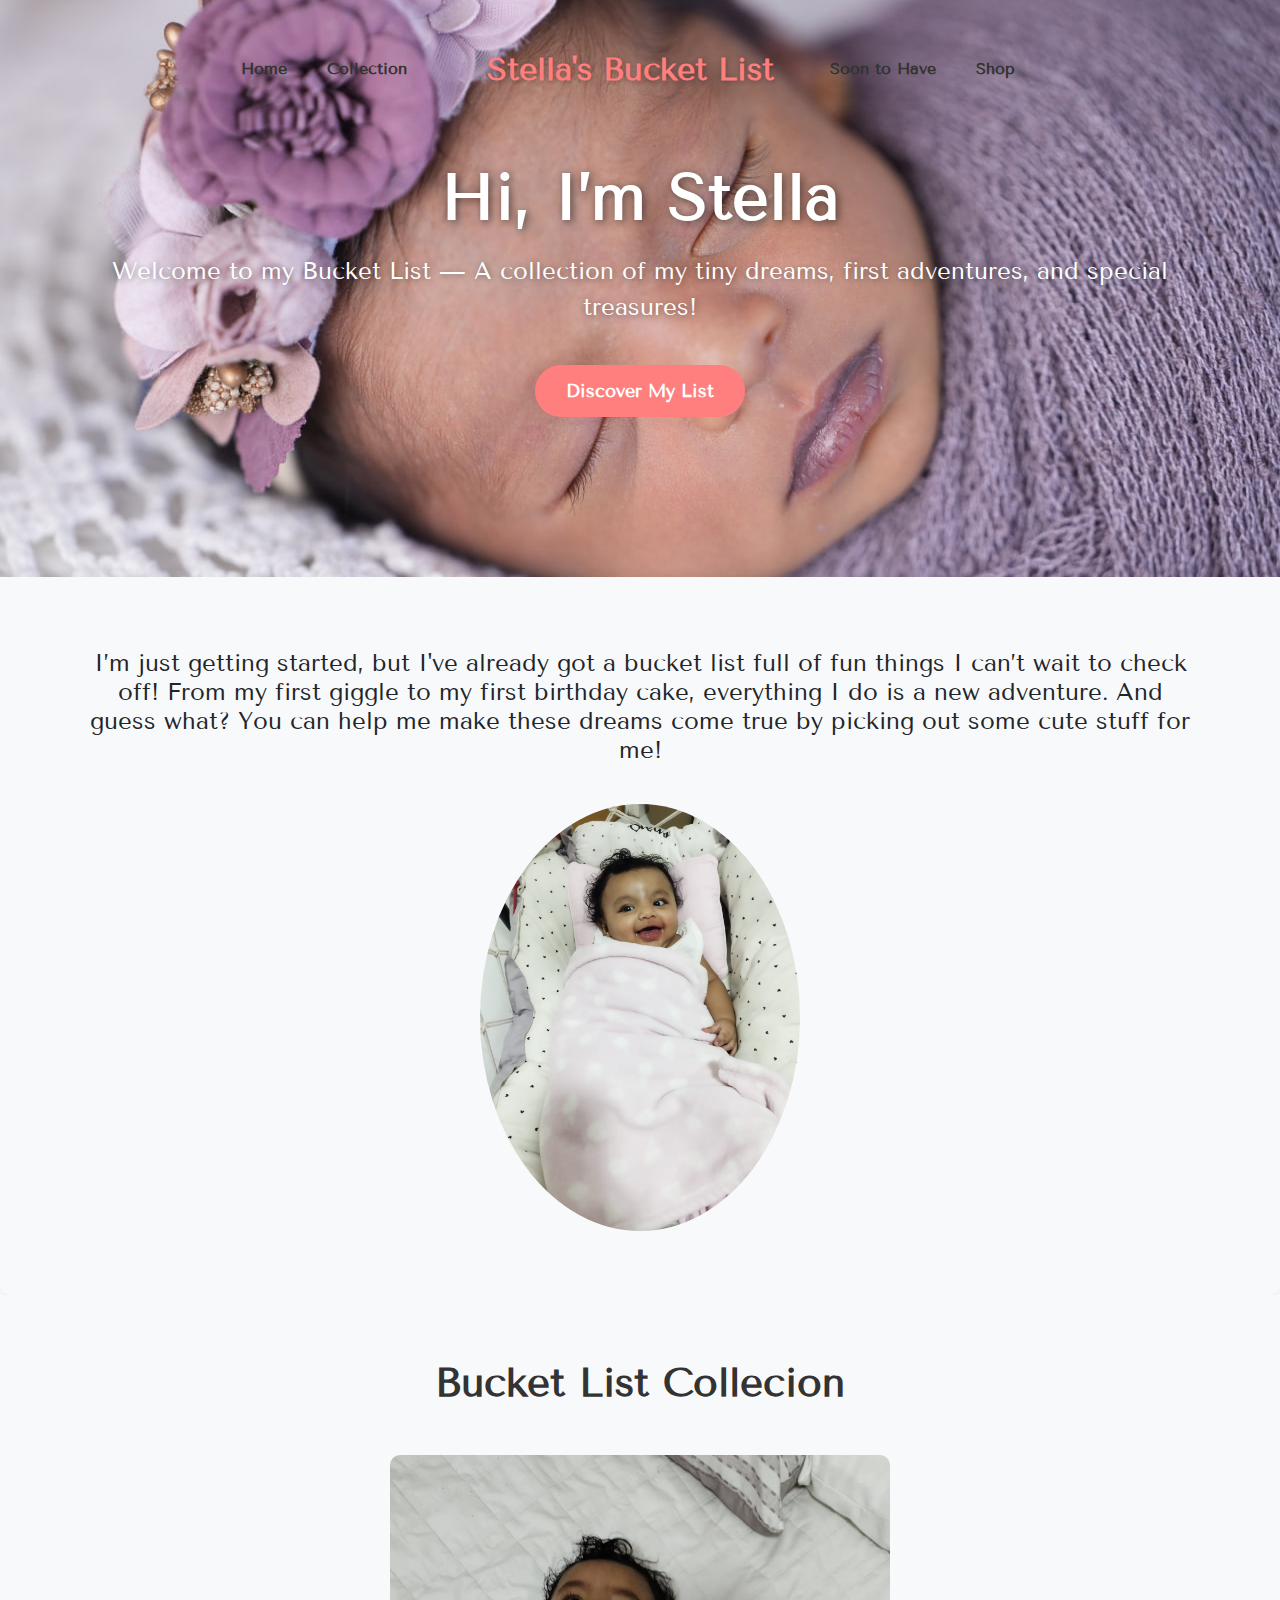
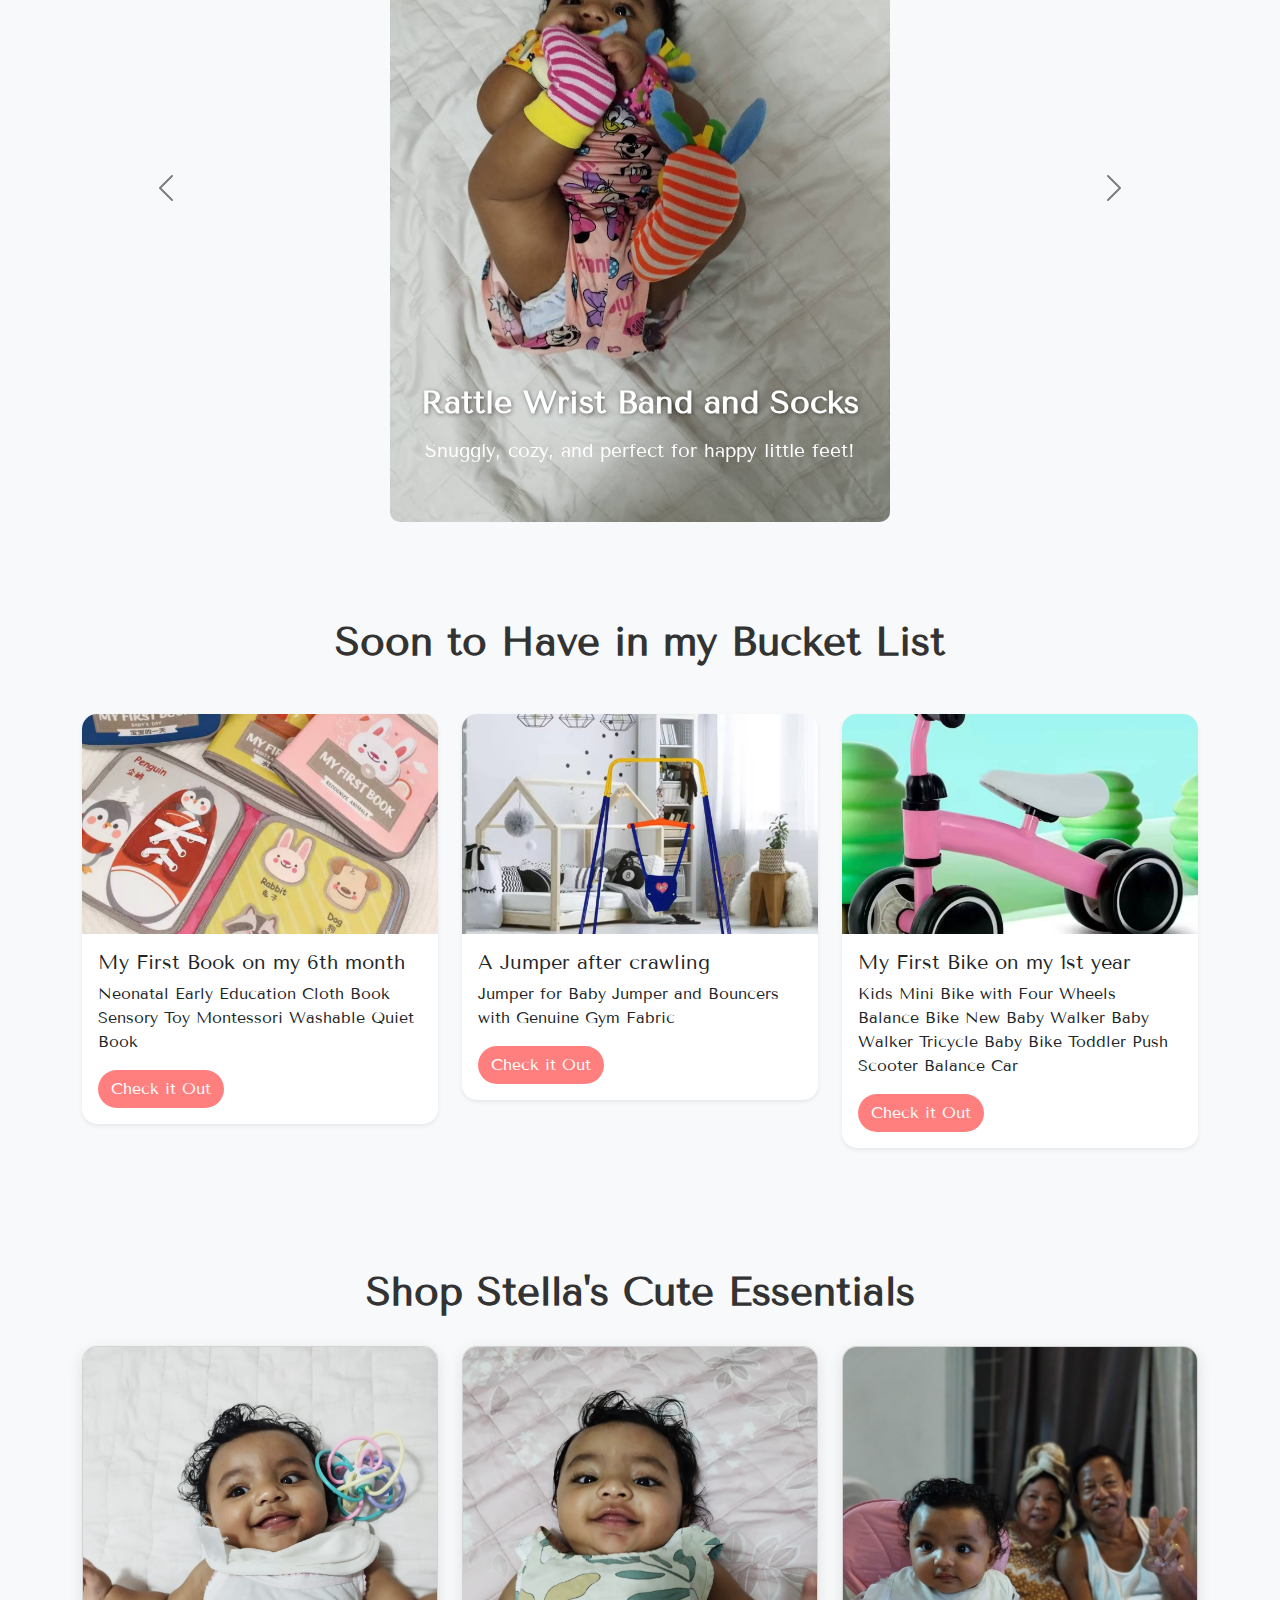
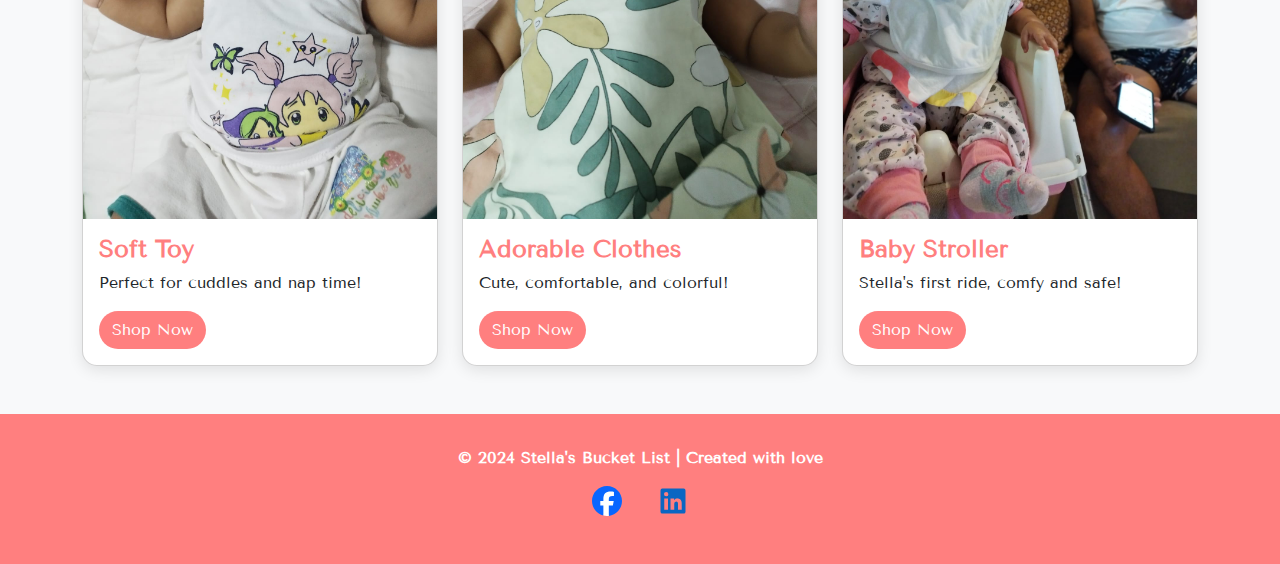
==== index.html @ 08fba79e "Update codes" ====
<!DOCTYPE html>
<html>
<head>
    

    <!-- Bootstrap Link -->
    <link href="https://cdn.jsdelivr.net/npm/bootstrap@5.3.0/dist/css/bootstrap.min.css" rel="stylesheet">

    <title>Stella</title>

    <!-- Google Font -->
    <link rel="preconnect" href="https://fonts.googleapis.com">
    <link rel="preconnect" href="https://fonts.gstatic.com" crossorigin>
    <link href="https://fonts.googleapis.com/css2?family=Quicksand:wght@300..700&family=Tenor+Sans&display=swap" rel="stylesheet">

	<meta charset="utf-8">
	<meta name="viewport" content="width=device-width, initial-scale=1">
	<title>Stella's Bucket List</title>

    <link rel="stylesheet" type="text/css" href="index.css">

</head>
<body>

    <!-- Navbar Start -->
    <nav class="navbar navbar-expand-lg">
        <div class="container">
          <!-- Left Nav Links -->
          <ul class="navbar-nav d-flex flex-row justify-content-end ms-auto">
            <li class="nav-item">
              <a class="nav-link" href="#">Home</a>
            </li>
            <li class="nav-item">
              <a class="nav-link" href="#bucketList">Collection</a>
            </li>
          </ul>
          <!-- Centered Title -->
          <span class="navbar-brand mx-5">Stella's Bucket List</span>
          <!-- Right Nav Links -->
          <ul class="navbar-nav d-flex flex-row justify-content-start me-auto">
            <li class="nav-item">
              <a class="nav-link" href="#soonToHave">Soon to Have</a>
            </li>
            <li class="nav-item">
              <a class="nav-link" href="#shop">Shop</a>
            </li>
          </ul>
        </div>
      </nav>
      <!-- Navbar End-->

  <!-- Hero Section with Background -->
  <section id="hero" style="background-image: url('images/logo.jpg');">
    <div class="container text-center">
      <h1>Hi, I’m Stella</h1>
      <p>Welcome to my Bucket List — A collection of my tiny dreams, first adventures, and special treasures!</p>
      <a href="#bucketList" class="btn">Discover My List</a>
    </div>
  </section>

  <!-- About Me Section -->
  <section id="aboutMe" class="text-center bg-light">
    <div class="container">
      <h2></h2>
      <h4>I’m just getting started, but I've already got a bucket list full of fun things I can’t wait to check off! From my first giggle to my first birthday cake, everything I do is a new adventure. And guess what? You can help me make these dreams come true by picking out some cute stuff for me!</h4>
      <img src="images/aboutme.jpg" alt="Stella" class="img-fluid rounded-circle" width="320">
    </div>
  </section>


      <!-- Bucket List Section with Carousel Start -->
      <section id="bucketList" class="py-5 bg-light">
        <div class="container text-center mt-3">
          <h2 class="mb-5">Bucket List Collecion</h2>
          <div id="carouselExample" class="carousel slide" data-bs-ride="carousel">
            <div class="carousel-inner">
              <div class="carousel-item active">
                <img src="images/rattle.jpg" class="d-block" alt="Beach Adventure">
                <div class="carousel-caption d-none d-md-block">
                  <h5>Rattle Wrist Band and Socks</h5>
                  <p>Snuggly, cozy, and perfect for happy little feet!</p>
                </div>
              </div>
              <div class="carousel-item">
                <img src="images/piano.jpg" class="d-block w-100" alt="Star Gazing">
                <div class="carousel-caption d-none d-md-block">
                  <h5>Piano Play Mat</h5>
                  <p>Soft, musical, and full of tiny toe-tapping fun!</p>
                </div>
              </div>
              <div class="carousel-item">
                <img src="images/teether.jpg" class="d-block w-100" alt="Park Adventure">
                <div class="carousel-caption d-none d-md-block">
                  <h5>Rabbit Teether</h5>
                  <p>Adorably soothing for my tiny gums!</p>
                </div>
              </div>
              <div class="carousel-item">
                <img src="images/pinky.jpg" class="d-block w-100" alt="Park Adventure">
                <div class="carousel-caption d-none d-md-block">
                  <h5>Rabbit Palm Shaped Pillow</h5>
                  <p>Cuddly, cute, and perfect for tiny hugs!</p>
                </div>
              </div>
              <div class="carousel-item">
                <img src="images/teether2.jpg" class="d-block w-100" alt="Park Adventure">
                <div class="carousel-caption d-none d-md-block">
                  <h5>Teether Toy</h5>
                  <p>Chewy, cute, and perfect for my tiny smiles!</p>
                </div>
              </div>
              <div class="carousel-item">
                <img src="images/playmat.jpg" class="d-block w-100" alt="Park Adventure">
                <div class="carousel-caption d-none d-md-block">
                  <h5>Inflatabe Water Playmat</h5>
                  <p>Splashy, squishy fun for little explorers like me!</p>
                </div>
              </div>
              <div class="carousel-item">
                <img src="images/cactus.jpg" class="d-block w-100" alt="Park Adventure">
                <div class="carousel-caption d-none d-md-block">
                  <h5>Dancing Talking Cactus</h5>
                  <p>Chatty, groovy, and full of giggles!</p>
                </div>
              </div>
            </div>
            <button class="carousel-control-prev" type="button" data-bs-target="#carouselExample" data-bs-slide="prev">
              <span class="carousel-control-prev-icon" aria-hidden="true"></span>
              <span class="visually-hidden">Previous</span>
            </button>
            <button class="carousel-control-next" type="button" data-bs-target="#carouselExample" data-bs-slide="next">
              <span class="carousel-control-next-icon" aria-hidden="true"></span>
              <span class="visually-hidden">Next</span>
            </button>
          </div>
        </div>
      </section>
      <!-- Bucket List Section with Carousel End -->

      <!-- Stella's Soon to Have Bucket List Section Start -->
    <section id="soonToHave" class="py-5 bg-light">
        <div class="container">
            <h2 class="text-center mb-5">Soon to Have in my Bucket List</h2>
            <div class="row">
                <!-- First Card -->
                <div class="col-md-4 mb-4">
                    <div class="card shadow-sm">
                        <img src="images/firstbook.jpg" class="card-img-top" alt="First Book">
                        <div class="card-body">
                            <h5 class="card-title">My First Book on my 6th month</h5>
                            <p class="card-text">Neonatal Early Education Cloth Book Sensory Toy Montessori Washable Quiet Book</p>
                            <a href="https://s.lazada.com.ph/s.nN8Ca" target="_blank" class="btn">Check it Out</a>
                        </div>
                    </div>
                </div>
                <!-- Second Card -->
                <div class="col-md-4 mb-4">
                    <div class="card shadow-sm">
                        <img src="images/jumper.jpg" class="card-img-top" alt="First Steps">
                        <div class="card-body">
                            <h5 class="card-title">A Jumper after crawling</h5>
                            <p class="card-text">Jumper for Baby Jumper and Bouncers with Genuine Gym Fabric</p>
                            <a href="https://s.lazada.com.ph/s.M45f8" target="_blank" class="btn">Check it Out</a>
                        </div>
                    </div>
                </div>
                <!-- Third Card -->
                <div class="col-md-4 mb-4">
                    <div class="card shadow-sm">
                        <img src="images/bike.jpg" class="card-img-top" alt="First Travel Adventure">
                        <div class="card-body">
                            <h5 class="card-title">My First Bike on my 1st year</h5>
                            <p class="card-text">Kids Mini Bike with Four Wheels Balance Bike New Baby Walker Baby Walker Tricycle Baby Bike Toddler Push Scooter Balance Car</p>
                            <a href="https://s.lazada.com.ph/s.nqPcu" target="_blank" class="btn">Check it Out</a>
                        </div>
                    </div>
                </div>
            </div>
        </div>
    </section>
    <!-- Stella's Soon to Have Bucket List Section End -->

      <!-- E-commerce Shop Section Start -->
        <section id="shop" class="py-5 bg-light">
            <div class="container">
            <h2 class="text-center">Shop Stella's Cute Essentials</h2>
            <div class="row">
                <div class="col-md-4">
                <div class="card">
                    <img src="images/toy.jpg" class="card-img-top" alt="Toy">
                    <div class="card-body">
                    <h5 class="card-title">Soft Toy</h5>
                    <p class="card-text">Perfect for cuddles and nap time!</p>
                    <a href="#" class="btn">Shop Now</a>
                    </div>
                </div>
                </div>
                <div class="col-md-4">
                <div class="card">
                    <img src="images/clothe.jpg" class="card-img-top" alt="Baby Clothes">
                    <div class="card-body">
                    <h5 class="card-title">Adorable Clothes</h5>
                    <p class="card-text">Cute, comfortable, and colorful!</p>
                    <a href="#" class="btn">Shop Now</a>
                    </div>
                </div>
                </div>
                <div class="col-md-4">
                <div class="card">
                    <img src="images/stroller.jpg" class="card-img-top" alt="Stroller">
                    <div class="card-body">
                    <h5 class="card-title">Baby Stroller</h5>
                    <p class="card-text">Stella's first ride, comfy and safe!</p>
                    <a href="#" class="btn">Shop Now</a>
                    </div>
                </div>
                </div>
            </div>
            </div>
        </section>


        <!-- Footer -->
        <footer class="text-center">
            <p>&copy; 2024 Stella's Bucket List | Created with love</p>
            <ul class="list-unstyled">
            <li><a href="facebook.com" target="blank"><img src="./images/fb.svg"></a></li>
            <li><a href="linkedin.com" target="blank"><img src="./images/lkdn.svg"></a></li>
            </ul>
        </footer>

        <!-- Bootstrap Stcript -->
	    <script src="https://cdn.jsdelivr.net/npm/bootstrap@5.3.0/dist/js/bootstrap.bundle.min.js"></script>
</body>
</html>
---- index.css ----
* {
    margin: 0;
    padding: 0;
    box-sizing: border-box;
  }

html {
    scroll-behavior: smooth;
}
body {
margin: 0;
font-family: "Tenor Sans", sans-serif;
}

/* Hero Section */
#hero {
    background-size: cover;
    background-position: center;
    color: white;
    text-align: center;
    padding: 10rem 0;
  }
  
#hero h1 {
    font-size: 4rem;
    font-weight: bold;
    text-shadow: 2px 2px 10px rgba(0, 0, 0, 0.6);
  }
  
#hero p {
    font-size: 1.5rem;
    margin-top: 1rem;
    text-shadow: 1px 1px 6px rgba(0, 0, 0, 0.4);
  }
  
#hero .btn {
    background-color: #ff7f7f;
    color: white;
    border-radius: 50px;
    padding: 12px 30px;
    font-size: 1.1rem;
    font-weight: bold;
    margin-top: 1.5rem;
    transition: background-color 0.3s;
  }
  
#hero .btn:hover {
    background-color: #ff5050;
  }
  
  /* Navbar */
  .navbar {
    background-color: rgba(0, 0, 0, 0.0) !important;
    position: absolute;
    padding: 40px 20px;
    width: 100%;
    z-index: 10;
  }
  
  .navbar .navbar-brand {
    font-size: 2rem;
    font-weight: 700;
    color: #ff7f7f !important;
    text-shadow: 1px 1px 5px rgba(0, 0, 0, 0.3);
  }
  
  
  .navbar-nav .nav-link {
    color: #333 !important;
    font-weight: 600;
    margin-right: 1.5rem;
    transition: color 0.3s;
  }
  
  .navbar-nav .nav-link:hover {
    color: #ff7f7f !important;
  }
  
  /* About Me Section */
  #aboutMe {
    /* background-color: #fff0f0; */
    padding: 4rem 0;
    text-align: center;
    border-radius: 10px;
    box-shadow: 0 4px 15px rgba(0, 0, 0, 0.1);
  }
  
  #aboutMe img {
    border-radius: 50%;
    margin-top: 2rem;
  }

/* Bucket List (Carousel) */

#bucketList h2 {
    font-size: 2.5rem;
    font-weight: 700;
    color: #333;
    margin-bottom: 30px;
}

.carousel-item {
border-radius: 15px;
overflow: hidden;
text-align: center;
}
.carousel-item img {
    width: 100%;
    max-width: 500px;
    height: auto;
    margin: 0 auto;
    border-radius: 10px;
    object-fit: cover;
}

.carousel-caption h5 {
font-size: 2rem;
font-weight: bold;
text-shadow: 1px 1px 4px rgba(0, 0, 0, 0.5);
margin-bottom: 1rem;
}

.carousel-caption p {
font-size: 1.2rem;
font-weight: 500;
}

.carousel-control-prev-icon,
.carousel-control-next-icon {
filter: invert(1);
}

/* soonToHave Section */
 #soonToHave h2 {
    font-size: 2.5rem;
    font-weight: 700;
    color: #333;
    margin-bottom: 30px;
}

/* Card Section */
#soonToHave .card {
    border: none;
    border-radius: 15px;
    box-shadow: 0 4px 8px rgba(0, 0, 0, 0.1);
    transition: transform 0.3s ease, box-shadow 0.3s ease;
}

#soonToHave .card:hover {
    transform: translateY(-10px);
    box-shadow: 0 8px 16px rgba(0, 0, 0, 0.2);
}

#soonToHave .card-img-top {
    border-radius: 15px 15px 0 0;
    height: 220px;
    object-fit: cover;
}

#soonToHave .btn {
    background-color: #ff7f7f;
    color: white;
    border-radius: 25px;
    transition: background-color 0.3s;
    }
    
#soonToHave .btn:hover {
    background-color: #ff5050;
    }


/* E-commerce Shop Section */

#shop h2 {
    font-size: 2.5rem;
    font-weight: 700;
    color: #333;
    margin-bottom: 30px;
}

#shop .card {
border-radius: 15px;
overflow: hidden;
box-shadow: 0 4px 15px rgba(0, 0, 0, 0.1);
transition: transform 0.3s, box-shadow 0.3s;
}

#shop .card:hover {
transform: translateY(-10px);
box-shadow: 0 6px 20px rgba(0, 0, 0, 0.15);
}

#shop .card-title {
font-size: 1.5rem;
font-weight: bold;
color: #ff7f7f;
}

#shop .btn {
background-color: #ff7f7f;
color: white;
border-radius: 25px;
transition: background-color 0.3s;
}

#shop .btn:hover {
background-color: #ff5050;
}



/* Footer */
footer {
background-color: #ff7f7f;
color: white;
padding: 2rem 0;
}

footer p {
font-size: 1rem;
font-weight: 600;
}

footer ul {
padding: 0;
list-style: none;
}

footer ul li {
display: inline;
margin: 0 15px;
}

footer ul li img {
color: white;
width: 30px;
text-decoration: none;
transition: color 0.3s;
}

footer ul li a:hover {
color: #ff5050;
}

/* Media Queries */
@media (max-width: 768px) {
.hero h1 {
    font-size: 3rem;
}

.hero p {
    font-size: 1.2rem;
}

#aboutMe img {
    width: 150px;
    height: 150px;
}

.carousel-caption h5 {
    font-size: 1.5rem;
}

.carousel-caption p {
    font-size: 1rem;
}
}
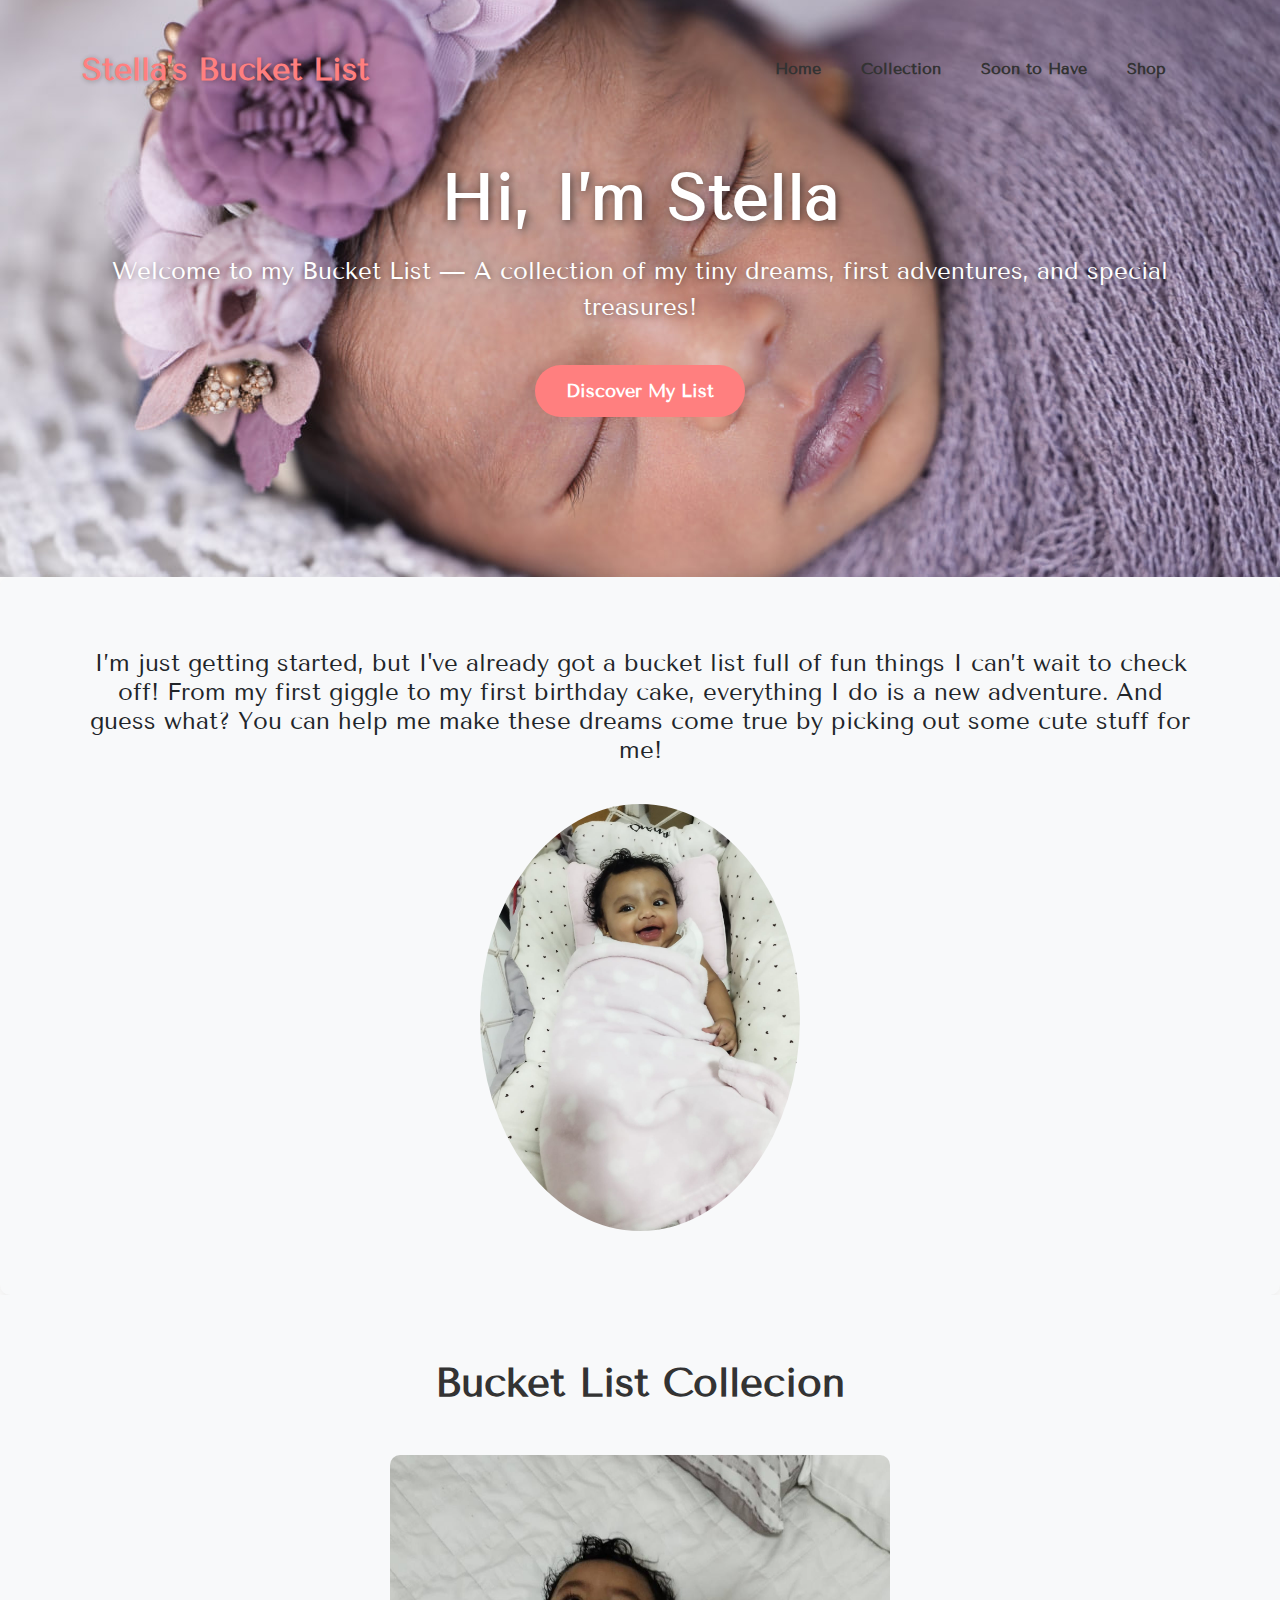
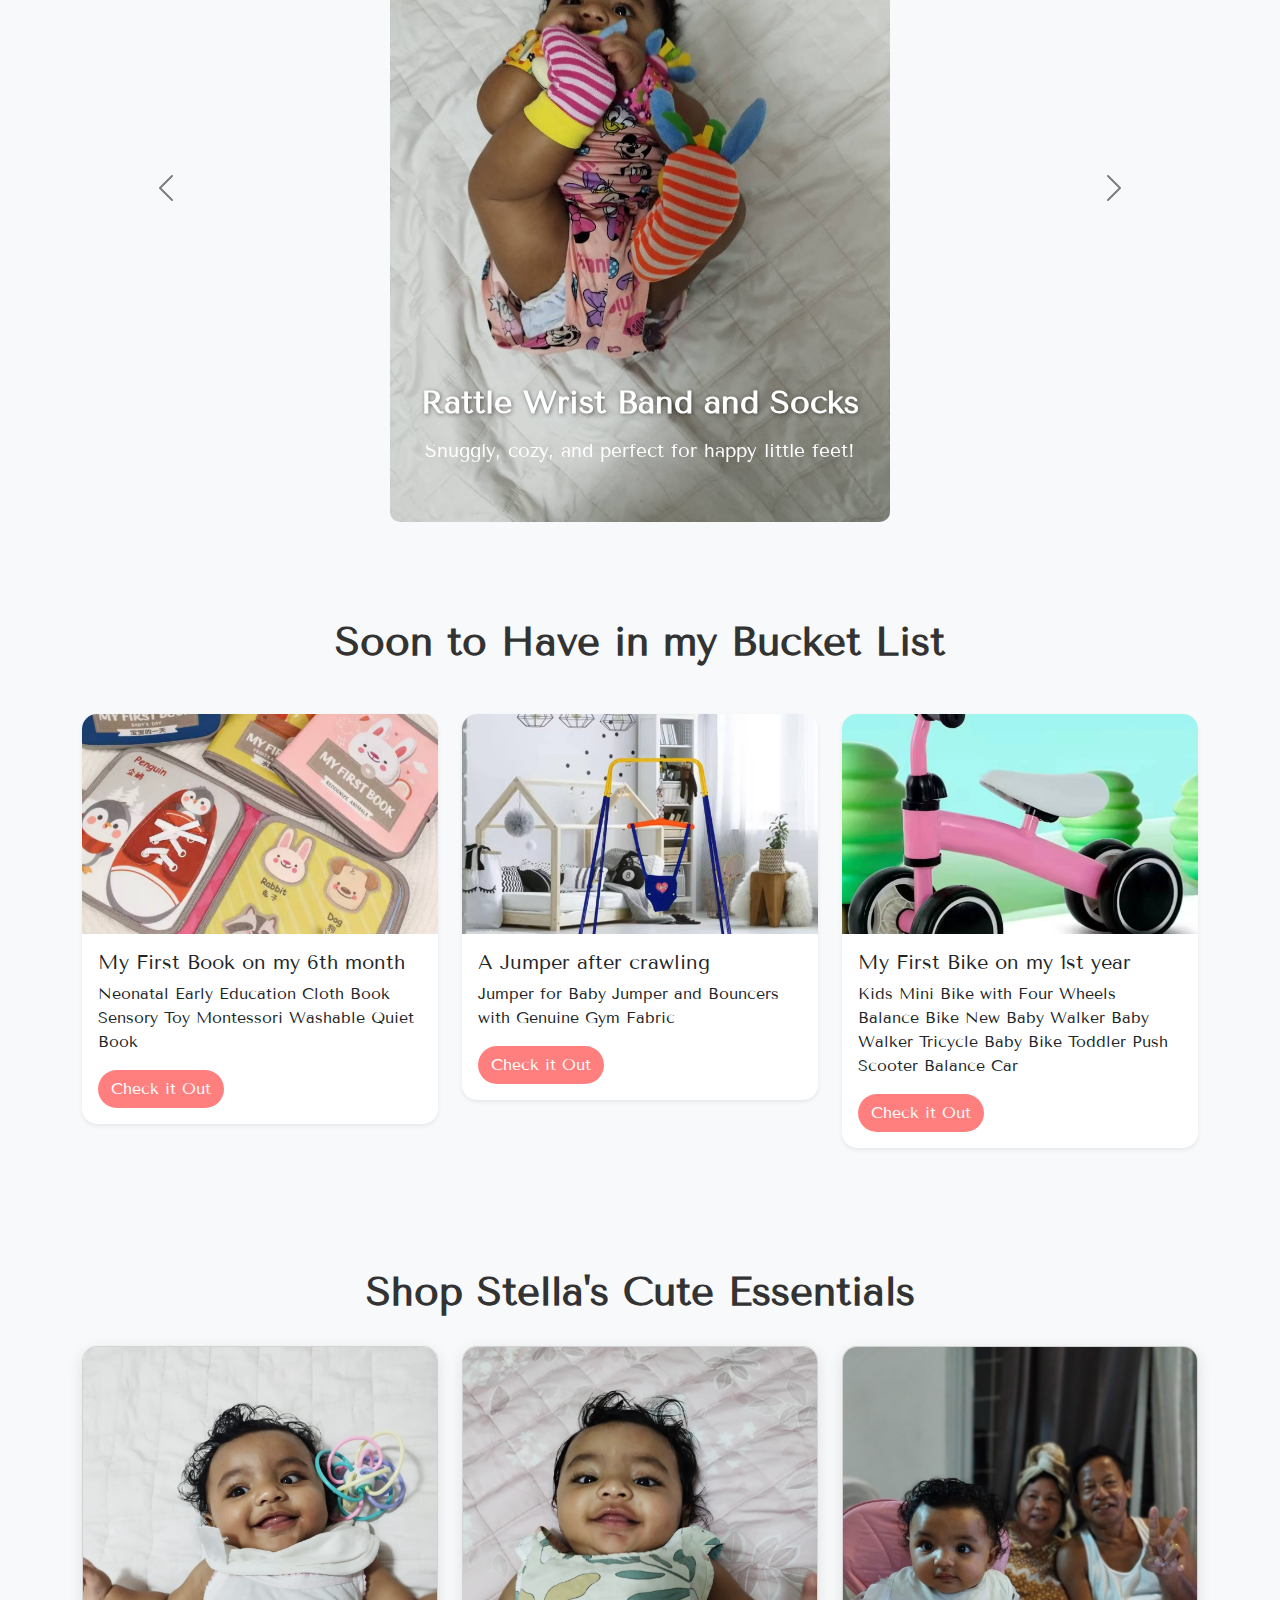
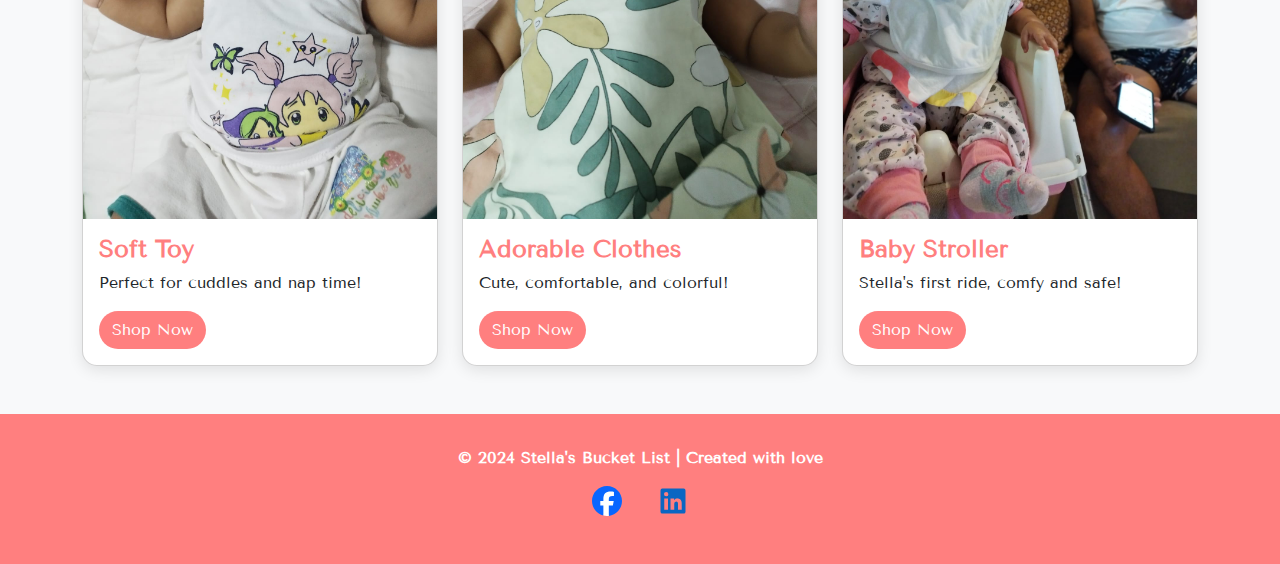
==== commit b47a8cbf: "Update navbar" ====
--- a/index.html
+++ b/index.html
@@ -25,26 +25,26 @@
     <!-- Navbar Start -->
     <nav class="navbar navbar-expand-lg">
         <div class="container">
-          <!-- Left Nav Links -->
-          <ul class="navbar-nav d-flex flex-row justify-content-end ms-auto">
+        <button class="navbar-toggler" type="button" data-bs-toggle="collapse" data-bs-target="#navbarNav" aria-controls="navbarNav" aria-expanded="false" aria-label="Toggle navigation">
+        <span class="navbar-toggler-icon"></span>
+        </button>
+        <span class="navbar-brand">Stella's Bucket List</span>
+        <div class="collapse navbar-collapse" id="navbarNav">
+          <ul class="navbar-nav d-flex flex-row ms-auto">
             <li class="nav-item">
               <a class="nav-link" href="#">Home</a>
             </li>
             <li class="nav-item">
               <a class="nav-link" href="#bucketList">Collection</a>
             </li>
+            <li class="nav-item">
+              <a class="nav-link" href="#soonToHave">Soon to Have</a>
+            </li>
+            <li class="nav-item">
+              <a class="nav-link" href="#shop">Shop</a>
+            </li>
           </ul>
-          <!-- Centered Title -->
-          <span class="navbar-brand mx-5">Stella's Bucket List</span>
-          <!-- Right Nav Links -->
-          <ul class="navbar-nav d-flex flex-row justify-content-start me-auto">
-            <li class="nav-item">
-              <a class="nav-link" href="#soonToHave">Soon to Have</a>
-            </li>
-            <li class="nav-item">
-              <a class="nav-link" href="#shop">Shop</a>
-            </li>
-          </ul>
+        </div>
         </div>
       </nav>
       <!-- Navbar End-->
--- a/index.css
+++ b/index.css
@@ -76,6 +76,7 @@
   .navbar-nav .nav-link:hover {
     color: #ff7f7f !important;
   }
+  
   
   /* About Me Section */
   #aboutMe {
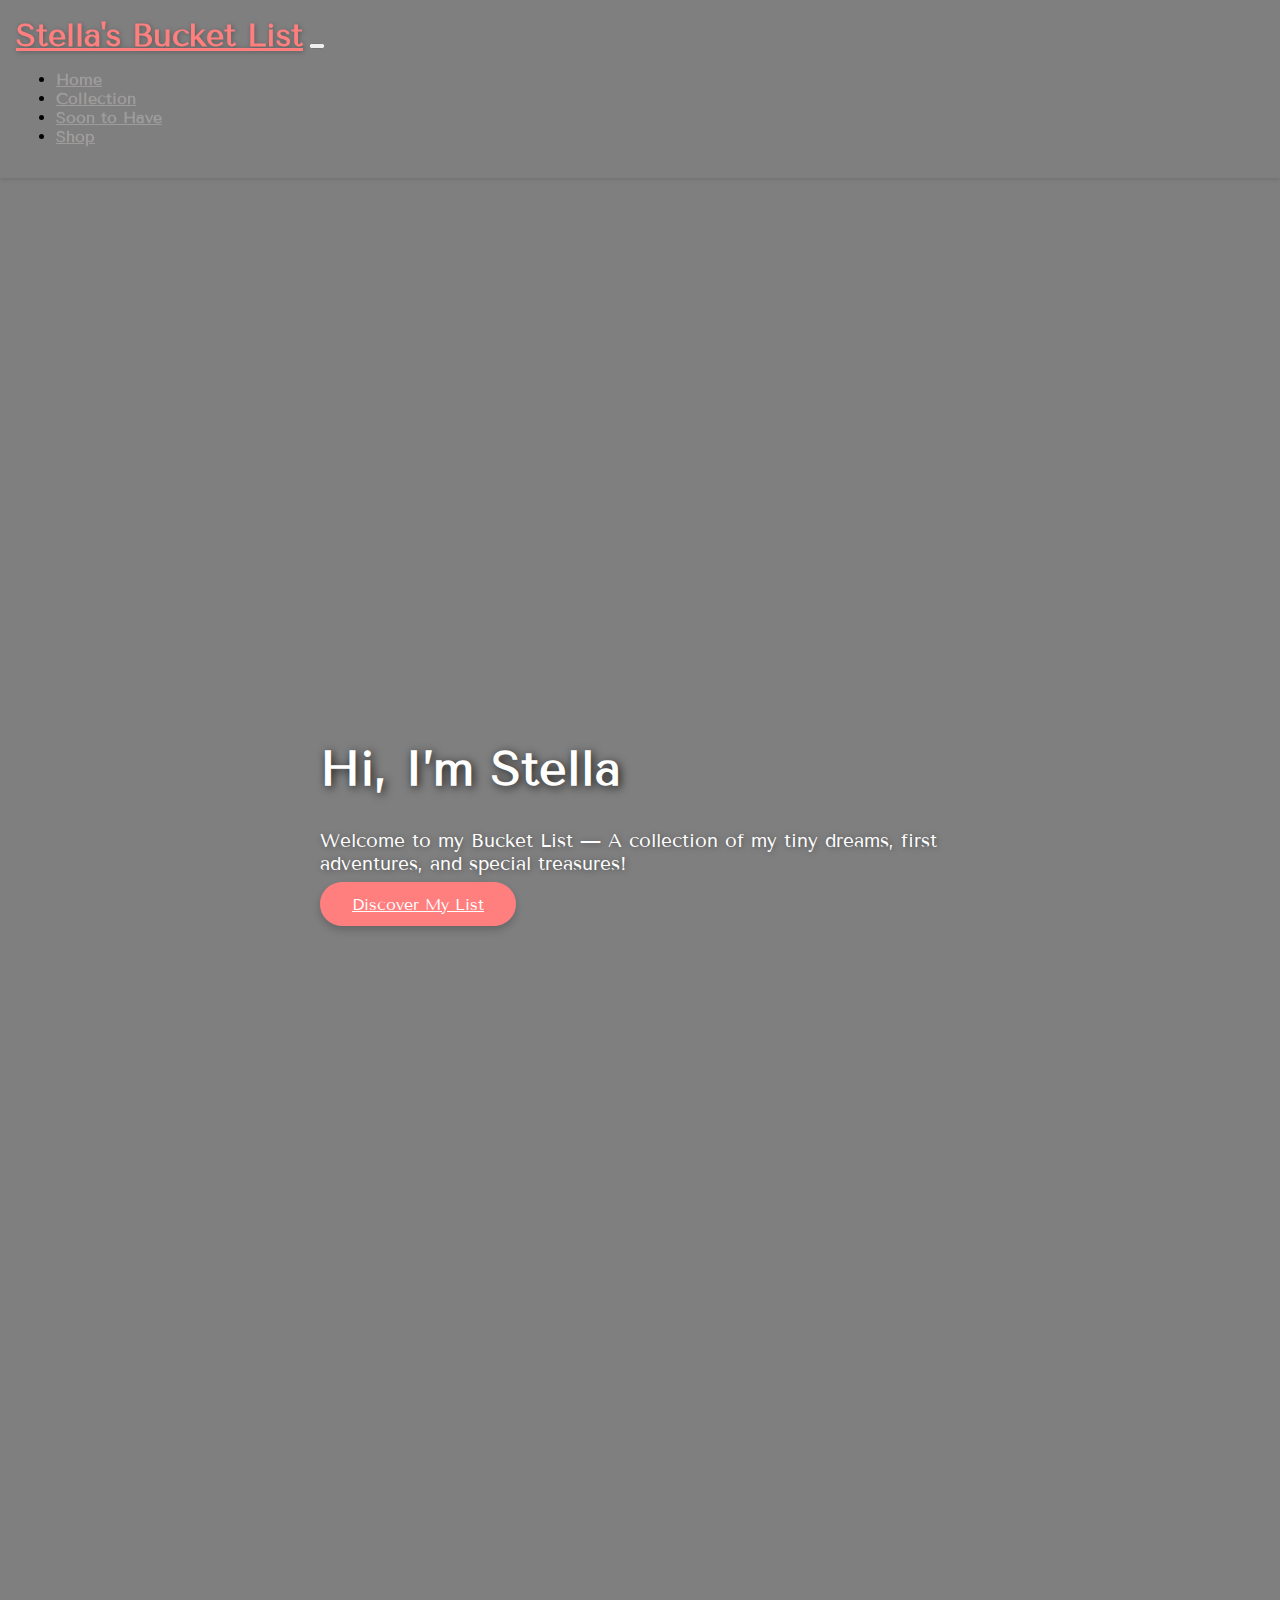
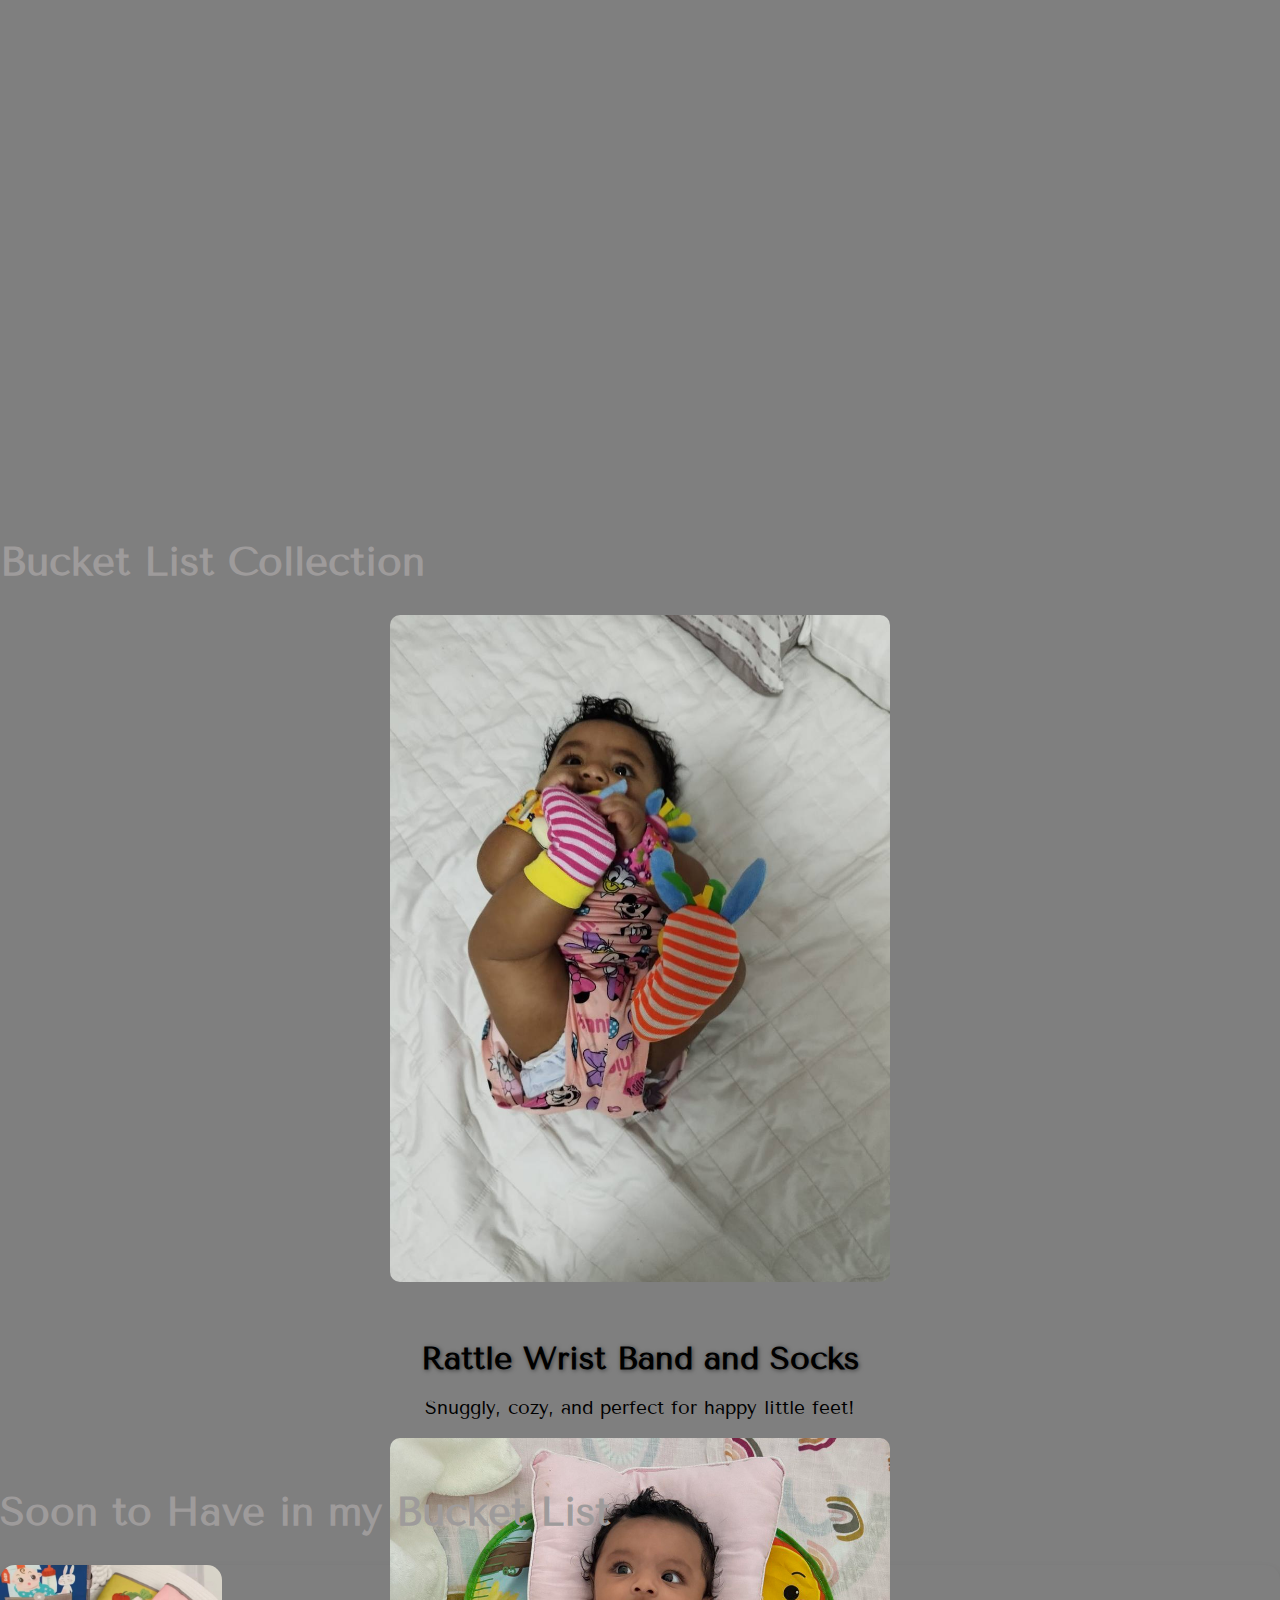
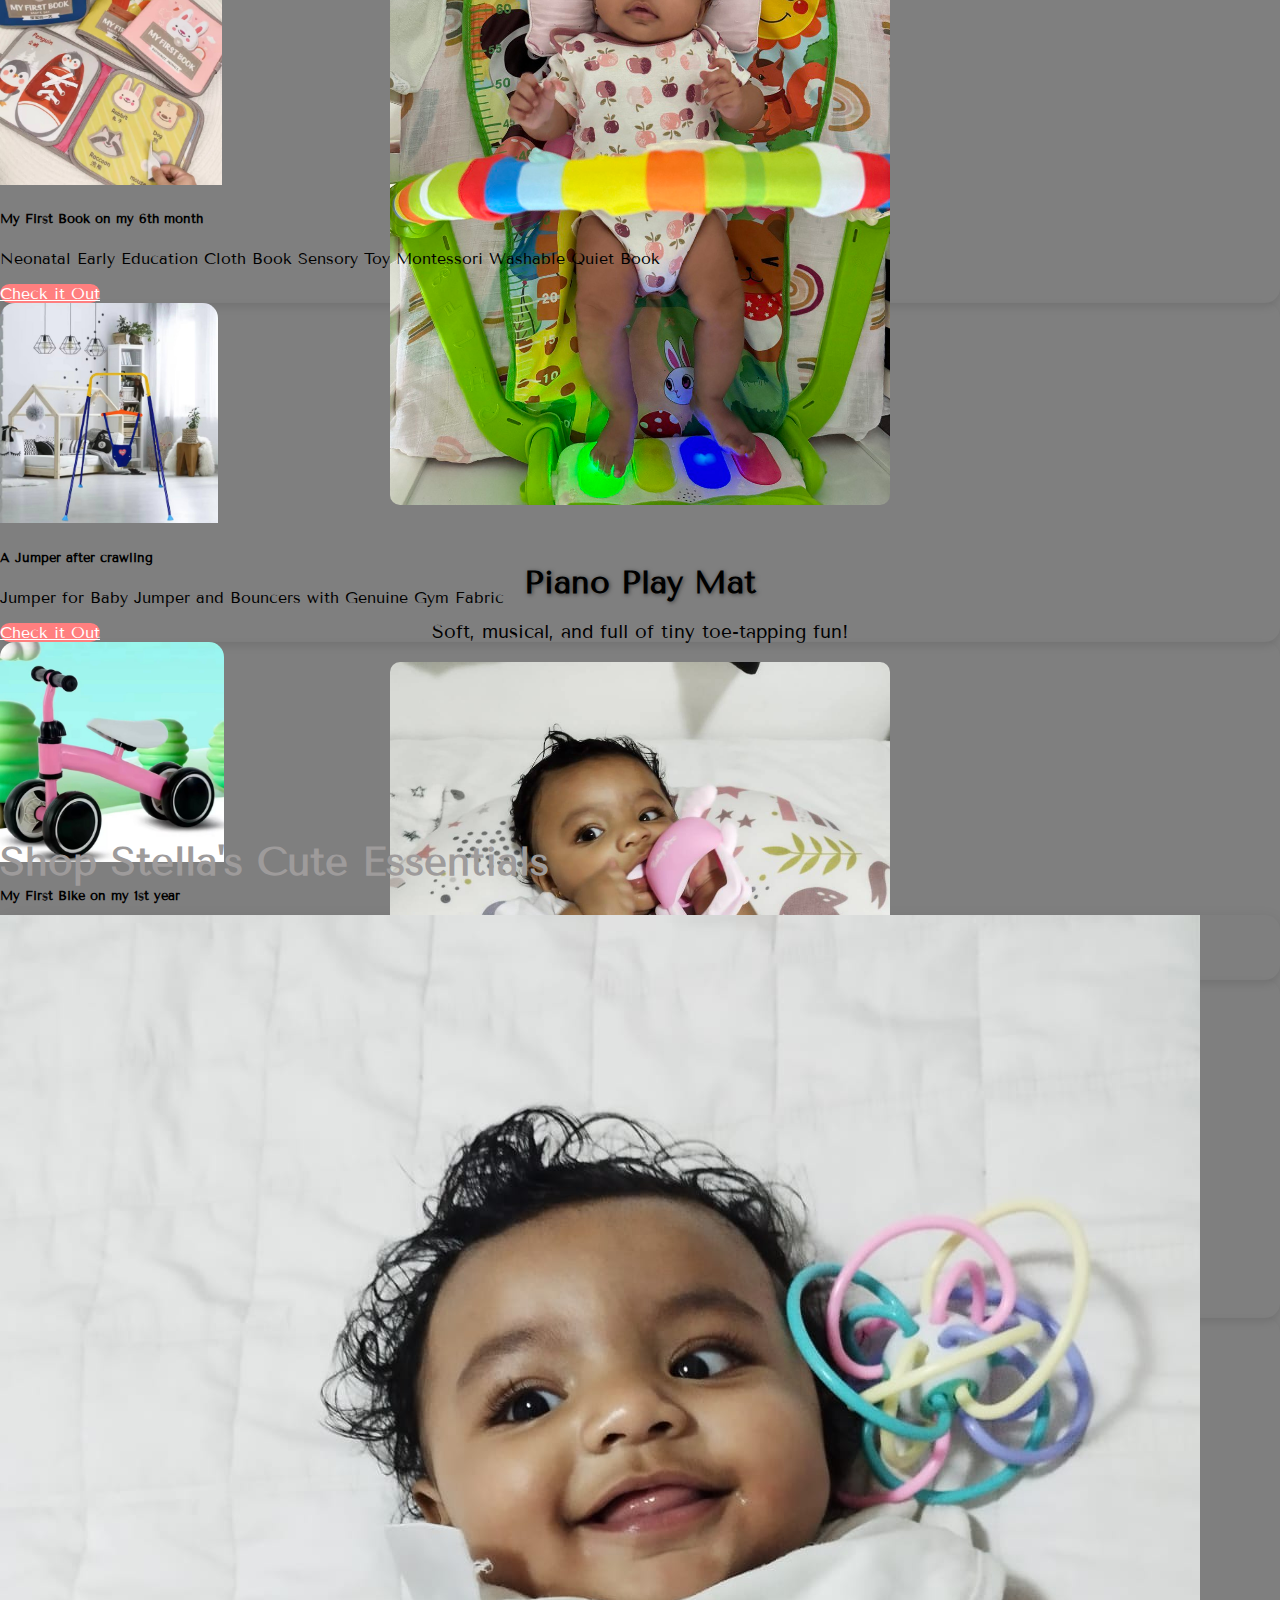
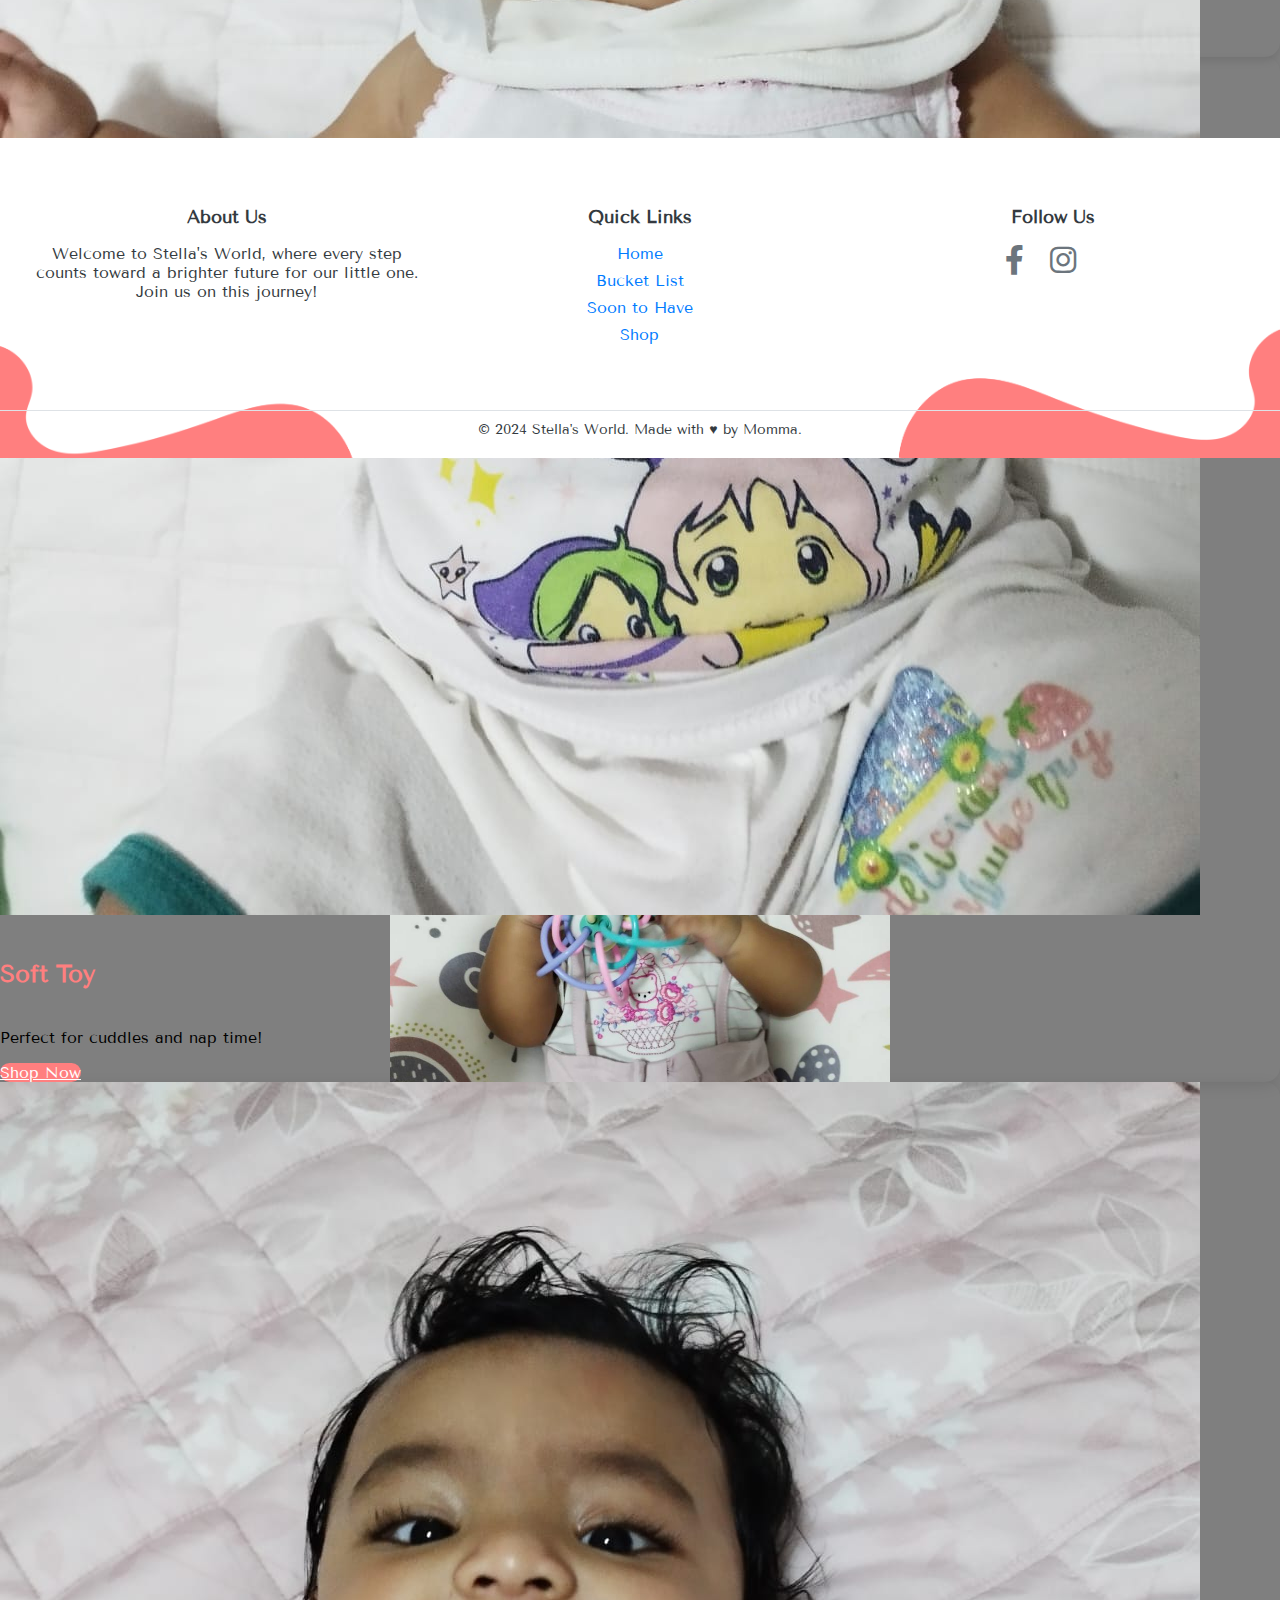
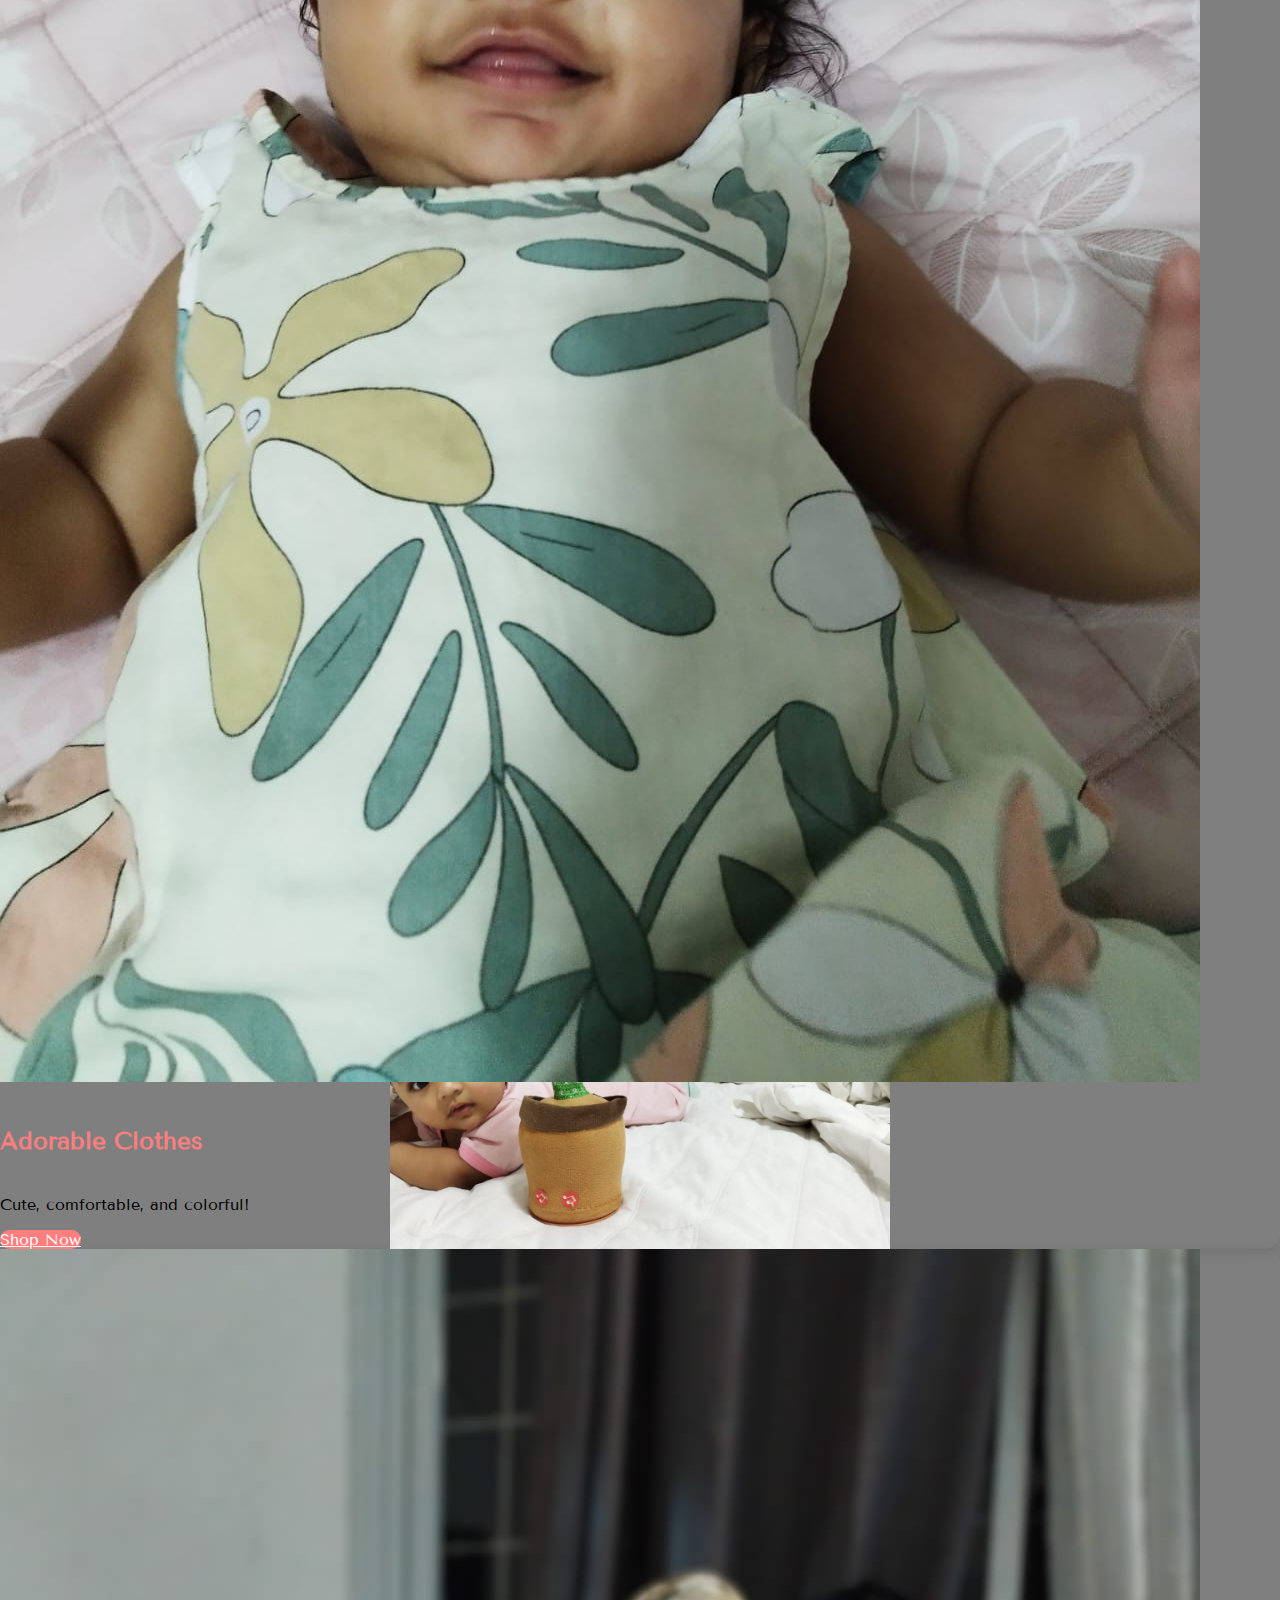
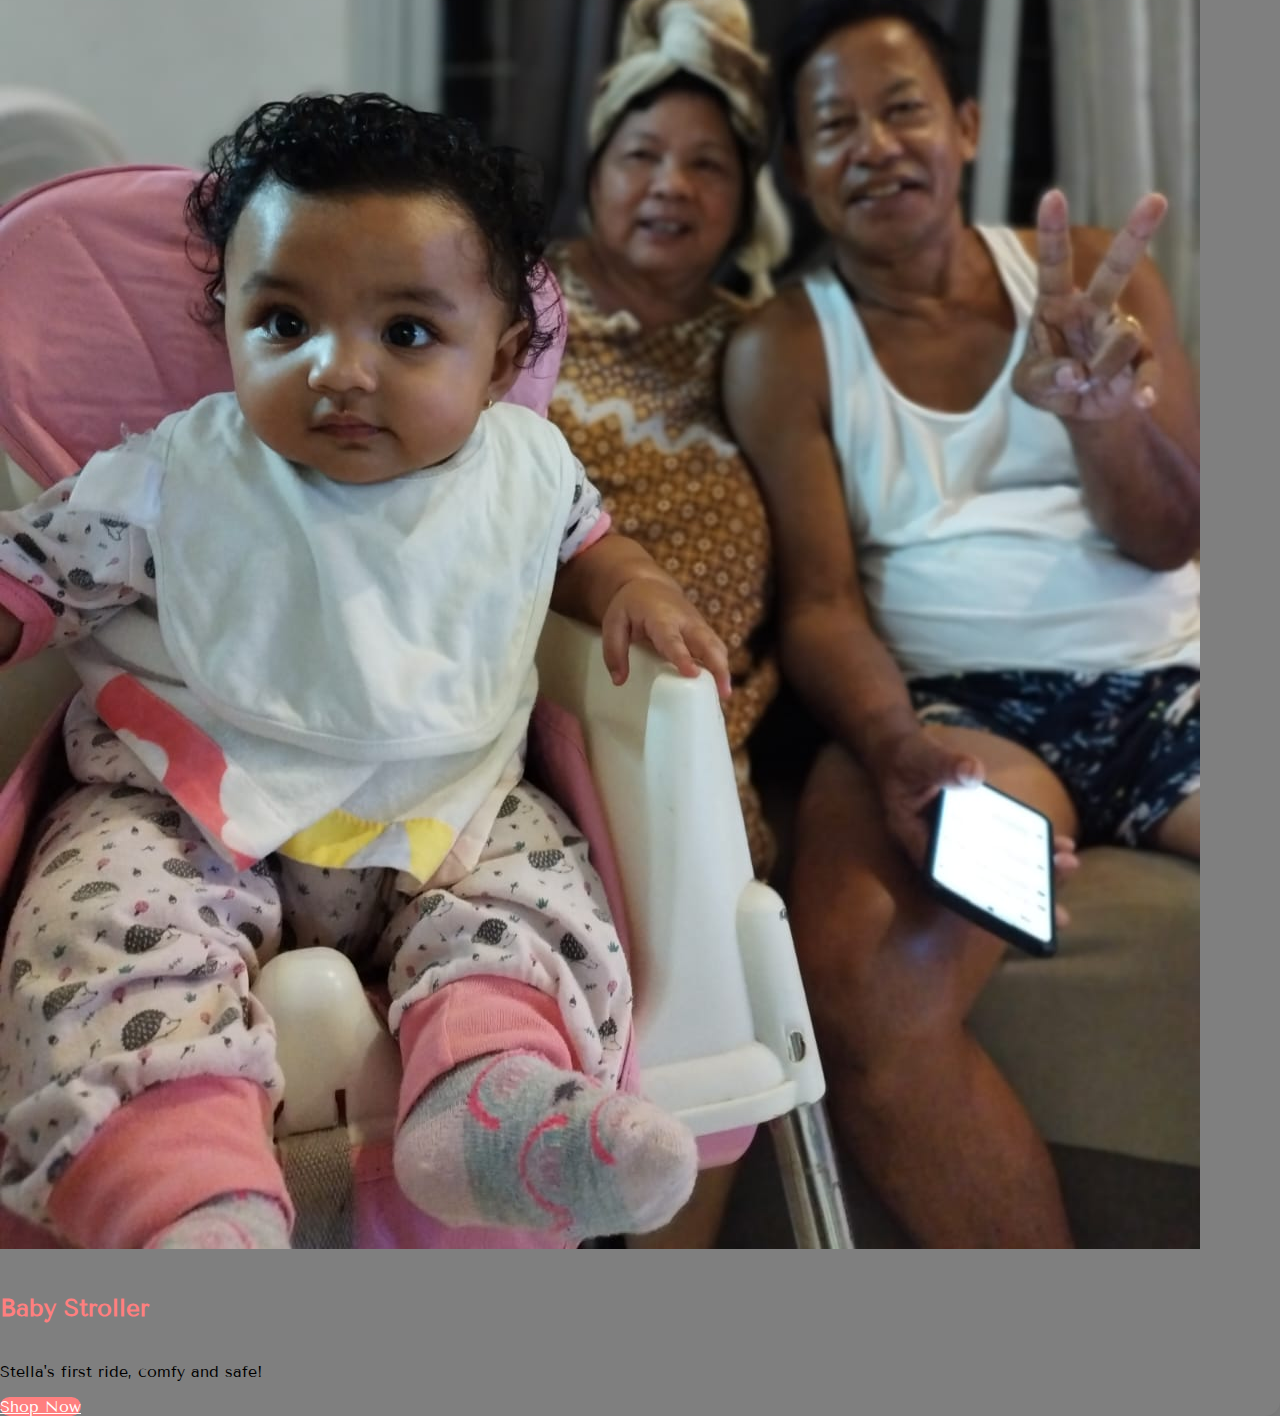
==== commit e4859cb3: "Enhance design" ====
--- a/index.html
+++ b/index.html
@@ -1,189 +1,240 @@
 <!DOCTYPE html>
 <html>
-<head>
+    <head>
+
+        <!-- Bootstrap Link -->
+        <link href="https://cdn.jsdelivr.net/npm/bootstrap@5.0.2/dist/css/bootstrap.min.css" rel="stylesheet" integrity="sha384-EVSTQN3/azprG1Anm3QDgpJLIm9Nao0Yz1ztcQTwFspd3yD65VohhpuuCOmLASjC" crossorigin="anonymous">
+
+        <link rel="stylesheet" href="https://cdnjs.cloudflare.com/ajax/libs/font-awesome/6.0.0-beta3/css/all.min.css">
+
+        <title>Stella</title>
+
+        <!-- Google Font -->
+        <link rel="preconnect" href="https://fonts.googleapis.com">
+        <link rel="preconnect" href="https://fonts.gstatic.com" crossorigin>
+        <link href="https://fonts.googleapis.com/css2?family=Quicksand:wght@300..700&family=Tenor+Sans&display=swap" rel="stylesheet">
+
+        <meta charset="utf-8">
+        <meta name="viewport" content="width=device-width, initial-scale=1">
+        <title>Stella's Bucket List</title>
+
+        <link rel="stylesheet" type="text/css" href="index.css">
+
+    </head>
+
+
+    <body>
     
-
-    <!-- Bootstrap Link -->
-    <link href="https://cdn.jsdelivr.net/npm/bootstrap@5.3.0/dist/css/bootstrap.min.css" rel="stylesheet">
-
-    <title>Stella</title>
-
-    <!-- Google Font -->
-    <link rel="preconnect" href="https://fonts.googleapis.com">
-    <link rel="preconnect" href="https://fonts.gstatic.com" crossorigin>
-    <link href="https://fonts.googleapis.com/css2?family=Quicksand:wght@300..700&family=Tenor+Sans&display=swap" rel="stylesheet">
-
-	<meta charset="utf-8">
-	<meta name="viewport" content="width=device-width, initial-scale=1">
-	<title>Stella's Bucket List</title>
-
-    <link rel="stylesheet" type="text/css" href="index.css">
-
-</head>
-<body>
+    <main>
 
     <!-- Navbar Start -->
-    <nav class="navbar navbar-expand-lg">
+    <nav class="navbar navbar-expand-lg sticky-top">
         <div class="container">
-        <button class="navbar-toggler" type="button" data-bs-toggle="collapse" data-bs-target="#navbarNav" aria-controls="navbarNav" aria-expanded="false" aria-label="Toggle navigation">
-        <span class="navbar-toggler-icon"></span>
-        </button>
-        <span class="navbar-brand">Stella's Bucket List</span>
-        <div class="collapse navbar-collapse" id="navbarNav">
-          <ul class="navbar-nav d-flex flex-row ms-auto">
-            <li class="nav-item">
-              <a class="nav-link" href="#">Home</a>
-            </li>
-            <li class="nav-item">
-              <a class="nav-link" href="#bucketList">Collection</a>
-            </li>
-            <li class="nav-item">
-              <a class="nav-link" href="#soonToHave">Soon to Have</a>
-            </li>
-            <li class="nav-item">
-              <a class="nav-link" href="#shop">Shop</a>
-            </li>
-          </ul>
+            <a class="navbar-brand" href="#">Stella's Bucket List</a>
+            <button class="navbar-toggler" type="button" data-bs-toggle="collapse" data-bs-target="#navbarSupportedContent" aria-controls="navbarSupportedContent" aria-expanded="false" aria-label="Toggle navigation">
+                <span class="navbar-toggler-icon"></span>
+            </button>
+            <div class="collapse.navbar-collapse" id="navbarNav">
+                <ul class="navbar-nav d-flex flex-row ml-auto">
+                    <li class="nav-item">
+                        <a class="nav-link" href="#">Home</a>
+                    </li>
+                    <li class="nav-item">
+                        <a class="nav-link" href="#bucketList">Collection</a>
+                    </li>
+                    <li class="nav-item">
+                        <a class="nav-link" href="#soonToHave">Soon to Have</a>
+                    </li>
+                    <li class="nav-item">
+                        <a class="nav-link" href="#shop">Shop</a>
+                    </li>
+                </ul>
+            </div>
         </div>
-        </div>
-      </nav>
-      <!-- Navbar End-->
-
-  <!-- Hero Section with Background -->
-  <section id="hero" style="background-image: url('images/logo.jpg');">
-    <div class="container text-center">
-      <h1>Hi, I’m Stella</h1>
-      <p>Welcome to my Bucket List — A collection of my tiny dreams, first adventures, and special treasures!</p>
-      <a href="#bucketList" class="btn">Discover My List</a>
-    </div>
-  </section>
-
-  <!-- About Me Section -->
-  <section id="aboutMe" class="text-center bg-light">
-    <div class="container">
-      <h2></h2>
-      <h4>I’m just getting started, but I've already got a bucket list full of fun things I can’t wait to check off! From my first giggle to my first birthday cake, everything I do is a new adventure. And guess what? You can help me make these dreams come true by picking out some cute stuff for me!</h4>
-      <img src="images/aboutme.jpg" alt="Stella" class="img-fluid rounded-circle" width="320">
-    </div>
-  </section>
-
-
-      <!-- Bucket List Section with Carousel Start -->
-      <section id="bucketList" class="py-5 bg-light">
-        <div class="container text-center mt-3">
-          <h2 class="mb-5">Bucket List Collecion</h2>
-          <div id="carouselExample" class="carousel slide" data-bs-ride="carousel">
-            <div class="carousel-inner">
-              <div class="carousel-item active">
-                <img src="images/rattle.jpg" class="d-block" alt="Beach Adventure">
-                <div class="carousel-caption d-none d-md-block">
-                  <h5>Rattle Wrist Band and Socks</h5>
-                  <p>Snuggly, cozy, and perfect for happy little feet!</p>
-                </div>
-              </div>
-              <div class="carousel-item">
-                <img src="images/piano.jpg" class="d-block w-100" alt="Star Gazing">
-                <div class="carousel-caption d-none d-md-block">
-                  <h5>Piano Play Mat</h5>
-                  <p>Soft, musical, and full of tiny toe-tapping fun!</p>
-                </div>
-              </div>
-              <div class="carousel-item">
-                <img src="images/teether.jpg" class="d-block w-100" alt="Park Adventure">
-                <div class="carousel-caption d-none d-md-block">
-                  <h5>Rabbit Teether</h5>
-                  <p>Adorably soothing for my tiny gums!</p>
-                </div>
-              </div>
-              <div class="carousel-item">
-                <img src="images/pinky.jpg" class="d-block w-100" alt="Park Adventure">
-                <div class="carousel-caption d-none d-md-block">
-                  <h5>Rabbit Palm Shaped Pillow</h5>
-                  <p>Cuddly, cute, and perfect for tiny hugs!</p>
-                </div>
-              </div>
-              <div class="carousel-item">
-                <img src="images/teether2.jpg" class="d-block w-100" alt="Park Adventure">
-                <div class="carousel-caption d-none d-md-block">
-                  <h5>Teether Toy</h5>
-                  <p>Chewy, cute, and perfect for my tiny smiles!</p>
-                </div>
-              </div>
-              <div class="carousel-item">
-                <img src="images/playmat.jpg" class="d-block w-100" alt="Park Adventure">
-                <div class="carousel-caption d-none d-md-block">
-                  <h5>Inflatabe Water Playmat</h5>
-                  <p>Splashy, squishy fun for little explorers like me!</p>
-                </div>
-              </div>
-              <div class="carousel-item">
-                <img src="images/cactus.jpg" class="d-block w-100" alt="Park Adventure">
-                <div class="carousel-caption d-none d-md-block">
-                  <h5>Dancing Talking Cactus</h5>
-                  <p>Chatty, groovy, and full of giggles!</p>
-                </div>
-              </div>
-            </div>
-            <button class="carousel-control-prev" type="button" data-bs-target="#carouselExample" data-bs-slide="prev">
-              <span class="carousel-control-prev-icon" aria-hidden="true"></span>
-              <span class="visually-hidden">Previous</span>
-            </button>
-            <button class="carousel-control-next" type="button" data-bs-target="#carouselExample" data-bs-slide="next">
-              <span class="carousel-control-next-icon" aria-hidden="true"></span>
-              <span class="visually-hidden">Next</span>
-            </button>
-          </div>
-        </div>
-      </section>
-      <!-- Bucket List Section with Carousel End -->
-
-      <!-- Stella's Soon to Have Bucket List Section Start -->
-    <section id="soonToHave" class="py-5 bg-light">
-        <div class="container">
-            <h2 class="text-center mb-5">Soon to Have in my Bucket List</h2>
+    </nav>
+    <!-- Navbar End-->
+
+
+    <!-- Hero Section with Background -->
+    <section id="hero">
+        <div class="container text-left">
             <div class="row">
-                <!-- First Card -->
-                <div class="col-md-4 mb-4">
-                    <div class="card shadow-sm">
-                        <img src="images/firstbook.jpg" class="card-img-top" alt="First Book">
-                        <div class="card-body">
-                            <h5 class="card-title">My First Book on my 6th month</h5>
-                            <p class="card-text">Neonatal Early Education Cloth Book Sensory Toy Montessori Washable Quiet Book</p>
-                            <a href="https://s.lazada.com.ph/s.nN8Ca" target="_blank" class="btn">Check it Out</a>
-                        </div>
-                    </div>
-                </div>
-                <!-- Second Card -->
-                <div class="col-md-4 mb-4">
-                    <div class="card shadow-sm">
-                        <img src="images/jumper.jpg" class="card-img-top" alt="First Steps">
-                        <div class="card-body">
-                            <h5 class="card-title">A Jumper after crawling</h5>
-                            <p class="card-text">Jumper for Baby Jumper and Bouncers with Genuine Gym Fabric</p>
-                            <a href="https://s.lazada.com.ph/s.M45f8" target="_blank" class="btn">Check it Out</a>
-                        </div>
-                    </div>
-                </div>
-                <!-- Third Card -->
-                <div class="col-md-4 mb-4">
-                    <div class="card shadow-sm">
-                        <img src="images/bike.jpg" class="card-img-top" alt="First Travel Adventure">
-                        <div class="card-body">
-                            <h5 class="card-title">My First Bike on my 1st year</h5>
-                            <p class="card-text">Kids Mini Bike with Four Wheels Balance Bike New Baby Walker Baby Walker Tricycle Baby Bike Toddler Push Scooter Balance Car</p>
-                            <a href="https://s.lazada.com.ph/s.nqPcu" target="_blank" class="btn">Check it Out</a>
-                        </div>
-                    </div>
-                </div>
+                <div class="col-md-4 col-sm-12">
+                    <h1>Hi, I’m Stella</h1>
+                    <p>Welcome to my Bucket List — A collection of my tiny dreams, first adventures, and special treasures!</p>
+                    <a href="#bucketList" class="btn">Discover My List</a>
+                </div>
+                <div class="col-md-8 d-none"></div>
             </div>
         </div>
     </section>
-    <!-- Stella's Soon to Have Bucket List Section End -->
-
-      <!-- E-commerce Shop Section Start -->
-        <section id="shop" class="py-5 bg-light">
+
+    <!-- About Me Section -->
+    <!-- <section id="aboutMe" class="text-center">
+        <div class="container-fluid m2">
+        <h4 class="m-2">I’m just getting started, but I've already got a bucket list full of fun things I can’t wait to check off! From my first giggle to my first birthday cake, everything I do is a new adventure. And guess what? You can help me make these dreams come true by picking out some cute stuff for me!</h4> -->
+        <!-- <img src="images/stella.jpg" alt="Stella" class="img-fluid"> -->
+        <!-- </div>
+    </section> -->
+
+        <!-- Bucket List Section with Carousel Start -->
+        <section id="bucketList" class="py-5">
+            <div class="container text-center mt-3">
+            <h2 class="mt-5 pt-5">Bucket List Collection</h2>
+                <div id="carouselExampleControls" class="carousel slide" data-bs-ride="carousel">
+                    <div class="carousel-inner">
+                        <div class="carousel-item active">
+                            <img src="images/rattle.jpg" class="d-block" alt="Beach Adventure">
+                            <div class="carousel-caption d-md-block">
+                            <h5>Rattle Wrist Band and Socks</h5>
+                            <p>Snuggly, cozy, and perfect for happy little feet!</p>
+                            </div>
+                        </div>
+                        <div class="carousel-item">
+                            <img src="images/piano.jpg" class="d-block w-100" alt="Star Gazing">
+                            <div class="carousel-caption d-md-block">
+                            <h5>Piano Play Mat</h5>
+                            <p>Soft, musical, and full of tiny toe-tapping fun!</p>
+                            </div>
+                        </div>
+                        <div class="carousel-item">
+                            <img src="images/teether.jpg" class="d-block w-100" alt="Park Adventure">
+                            <div class="carousel-caption d-md-block">
+                            <h5>Rabbit Teether</h5>
+                            <p>Adorably soothing for my tiny gums!</p>
+                            </div>
+                        </div>
+                        <div class="carousel-item">
+                            <img src="images/pinky.jpg" class="d-block w-100" alt="Park Adventure">
+                            <div class="carousel-caption d-md-block">
+                            <h5>Rabbit Palm Shaped Pillow</h5>
+                            <p>Cuddly, cute, and perfect for tiny hugs!</p>
+                            </div>
+                        </div>
+                        <div class="carousel-item">
+                            <img src="images/teether2.jpg" class="d-block w-100" alt="Park Adventure">
+                            <div class="carousel-caption d-md-block">
+                            <h5>Teether Toy</h5>
+                            <p>Chewy, cute, and perfect for my tiny smiles!</p>
+                            </div>
+                        </div>
+                        <div class="carousel-item">
+                            <img src="images/playmat.jpg" class="d-block w-100" alt="Park Adventure">
+                            <div class="carousel-caption d-md-block">
+                            <h5>Inflatabe Water Playmat</h5>
+                            <p>Splashy, squishy fun for little explorers like me!</p>
+                            </div>
+                        </div>
+                        <div class="carousel-item">
+                            <img src="images/cactus.jpg" class="d-block w-100" alt="Park Adventure">
+                            <div class="carousel-caption d-md-block">
+                            <h5>Dancing Talking Cactus</h5>
+                            <p>Chatty, groovy, and full of giggles!</p>
+                            </div>
+                        </div>
+                    </div>
+                    <!-- <button class="carousel-control-prev" type="button" data-bs-target="#carouselExample" data-bs-slide="prev">
+                    <span class="carousel-control-prev-icon" aria-hidden="true"></span>
+                    <span class="visually-hidden">Previous</span>
+                    </button>
+                    <button class="carousel-control-next" type="button" data-bs-target="#carouselExample" data-bs-slide="next">
+                    <span class="carousel-control-next-icon" aria-hidden="true"></span>
+                    <span class="visually-hidden">Next</span>
+                    </button> -->
+
+                    <a class="carousel-control-prev" href="#carouselExampleControls" role="button" data-slide="prev">
+                        <span class="carousel-control-prev-icon" aria-hidden="true"></span>
+                        <span class="visually-hidden">Previous</span>
+                    </a>
+                    <a class="carousel-control-next" href="#carouselExampleControls" role="button" data-slide="next">
+                        <span class="carousel-control-next-icon" aria-hidden="true"></span>
+                        <span class="visually-hidden">Next</span>
+                    </a>
+                </div>
+            </div>
+        </section>
+        <!-- Bucket List Section with Carousel End -->
+
+        <!-- Stella's Soon to Have Bucket List Section Start -->
+        <section id="soonToHave" class="py-5">
             <div class="container">
-            <h2 class="text-center">Shop Stella's Cute Essentials</h2>
+                <h2 class="text-center mt-5 pt-5">Soon to Have in my Bucket List</h2>
+                <div class="row">
+                    <!-- First Card -->
+                    <div class="col-md-4 col-sm-12 mb-4">
+                        <div class="card shadow-sm">
+                            <img src="images/firstbook.jpg" class="card-img-top" alt="First Book">
+                            <div class="card-body">
+                                <h5 class="card-title">My First Book on my 6th month</h5>
+                                <p class="card-text">Neonatal Early Education Cloth Book Sensory Toy Montessori Washable Quiet Book</p>
+                                <a href="https://s.lazada.com.ph/s.nN8Ca" target="_blank" class="btn">Check it Out</a>
+                            </div>
+                        </div>
+                    </div>
+                    <!-- Second Card -->
+                    <div class="col-md-4 col-sm-12 mb-4">
+                        <div class="card shadow-sm">
+                            <img src="images/jumper.jpg" class="card-img-top" alt="First Steps">
+                            <div class="card-body">
+                                <h5 class="card-title">A Jumper after crawling</h5>
+                                <p class="card-text">Jumper for Baby Jumper and Bouncers with Genuine Gym Fabric</p>
+                                <a href="https://s.lazada.com.ph/s.M45f8" target="_blank" class="btn">Check it Out</a>
+                            </div>
+                        </div>
+                    </div>
+                    <!-- Third Card -->
+                    <div class="col-md-4 col-sm-12 mb-4">
+                        <div class="card shadow-sm">
+                            <img src="images/bike.jpg" class="card-img-top" alt="First Travel Adventure">
+                            <div class="card-body">
+                                <h5 class="card-title">My First Bike on my 1st year</h5>
+                                <p class="card-text">Kids Mini Bike with Four Wheels Balance Bike New Baby Walker Baby Walker Tricycle Baby Bike Toddler Push Scooter Balance Car</p>
+                                <a href="https://s.lazada.com.ph/s.nqPcu" target="_blank" class="btn">Check it Out</a>
+                            </div>
+                        </div>
+                    </div>
+                                     <!-- First Card -->
+                    <div class="col-md-4 col-sm-12 mb-4">
+                        <div class="card shadow-sm">
+                            <img src="images/firstbook.jpg" class="card-img-top" alt="First Book">
+                            <div class="card-body">
+                                <h5 class="card-title">My First Book on my 6th month</h5>
+                                <p class="card-text">Neonatal Early Education Cloth Book Sensory Toy Montessori Washable Quiet Book</p>
+                                <a href="https://s.lazada.com.ph/s.nN8Ca" target="_blank" class="btn">Check it Out</a>
+                            </div>
+                        </div>
+                    </div>
+                    <!-- Second Card -->
+                    <div class="col-md-4 col-sm-12 mb-4">
+                        <div class="card shadow-sm">
+                            <img src="images/jumper.jpg" class="card-img-top" alt="First Steps">
+                            <div class="card-body">
+                                <h5 class="card-title">A Jumper after crawling</h5>
+                                <p class="card-text">Jumper for Baby Jumper and Bouncers with Genuine Gym Fabric</p>
+                                <a href="https://s.lazada.com.ph/s.M45f8" target="_blank" class="btn">Check it Out</a>
+                            </div>
+                        </div>
+                    </div>
+                    <!-- Third Card -->
+                    <div class="col-md-4 col-sm-12 mb-4">
+                        <div class="card shadow-sm">
+                            <img src="images/bike.jpg" class="card-img-top" alt="First Travel Adventure">
+                            <div class="card-body">
+                                <h5 class="card-title">My First Bike on my 1st year</h5>
+                                <p class="card-text">Kids Mini Bike with Four Wheels Balance Bike New Baby Walker Baby Walker Tricycle Baby Bike Toddler Push Scooter Balance Car</p>
+                                <a href="https://s.lazada.com.ph/s.nqPcu" target="_blank" class="btn">Check it Out</a>
+                            </div>
+                        </div>
+                    </div>
+                </div>
+            </div>
+        </section>
+        <!-- Stella's Soon to Have Bucket List Section End -->
+
+        <!-- E-commerce Shop Section Start -->
+        <section id="shop" class="py-5">
+            <div class="container">
+            <h2 class="text-center mt-5 pt-5">Shop Stella's Cute Essentials</h2>
             <div class="row">
                 <div class="col-md-4">
                 <div class="card">
@@ -191,7 +242,7 @@
                     <div class="card-body">
                     <h5 class="card-title">Soft Toy</h5>
                     <p class="card-text">Perfect for cuddles and nap time!</p>
-                    <a href="#" class="btn">Shop Now</a>
+                    <a href="#shop" class="btn">Shop Now</a>
                     </div>
                 </div>
                 </div>
@@ -201,7 +252,7 @@
                     <div class="card-body">
                     <h5 class="card-title">Adorable Clothes</h5>
                     <p class="card-text">Cute, comfortable, and colorful!</p>
-                    <a href="#" class="btn">Shop Now</a>
+                    <a href="#shop" class="btn">Shop Now</a>
                     </div>
                 </div>
                 </div>
@@ -211,7 +262,7 @@
                     <div class="card-body">
                     <h5 class="card-title">Baby Stroller</h5>
                     <p class="card-text">Stella's first ride, comfy and safe!</p>
-                    <a href="#" class="btn">Shop Now</a>
+                    <a href="#shop" class="btn">Shop Now</a>
                     </div>
                 </div>
                 </div>
@@ -219,18 +270,39 @@
             </div>
         </section>
 
-
-        <!-- Footer -->
-        <footer class="text-center">
-            <p>&copy; 2024 Stella's Bucket List | Created with love</p>
-            <ul class="list-unstyled">
-            <li><a href="facebook.com" target="blank"><img src="./images/fb.svg"></a></li>
-            <li><a href="linkedin.com" target="blank"><img src="./images/lkdn.svg"></a></li>
+    </main>
+
+    <!-- Footer -->
+    <footer class="footer">
+        <div class="footer-content">
+          <div class="footer-section about">
+            <h3>About Us</h3>
+            <p>Welcome to Stella's World, where every step counts toward a brighter future for our little one. Join us on this journey!</p>
+          </div>
+          <div class="footer-section links">
+            <h3>Quick Links</h3>
+            <ul>
+              <li><a href="#">Home</a></li>
+              <li><a href="#bucketList">Bucket List</a></li>
+              <li><a href="#soonToHave">Soon to Have</a></li>
+              <li><a href="#shop">Shop</a></li>
             </ul>
-        </footer>
-
-        <!-- Bootstrap Stcript -->
-	    <script src="https://cdn.jsdelivr.net/npm/bootstrap@5.3.0/dist/js/bootstrap.bundle.min.js"></script>
-</body>
+          </div>
+          <div class="footer-section social">
+            <h3>Follow Us</h3>
+            <a href="#" class="social-icon"><i class="fab fa-facebook-f"></i></a>
+            <a href="#" class="social-icon"><i class="fab fa-instagram"></i></a>
+            <a href="#" class="social-icon"><i class="fab fa-x-twitter"></i></a>
+          </div>
+        </div>
+        <div class="footer-bottom">
+          &copy; 2024 Stella's World. Made with <span class="heart">♥</span> by Momma.
+        </div>
+      </footer>
+
+    <!-- Bootstrap Stcript -->
+    <script src="script.js"></script>
+    <script src="https://cdn.jsdelivr.net/npm/bootstrap@5.0.2/dist/js/bootstrap.bundle.min.js" integrity="sha384-MrcW6ZMFYlzcLA8Nl+NtUVF0sA7MsXsP1UyJoMp4YLEuNSfAP+JcXn/tWtIaxVXM" crossorigin="anonymous"></script>
+    </body>
 </html>
 
--- a/index.css
+++ b/index.css
@@ -1,109 +1,106 @@
-
-* {
-    margin: 0;
-    padding: 0;
-    box-sizing: border-box;
-  }
-
 html {
     scroll-behavior: smooth;
 }
 body {
-margin: 0;
-font-family: "Tenor Sans", sans-serif;
-}
+    margin: 0;
+    height: 100vh;
+    font-family: "Tenor Sans", sans-serif;
+    background: linear-gradient(to bottom, rgba(0, 0, 0, 0.5), rgba(0, 0, 0, 0.5)), url('images/stella.jpg') no-repeat center fixed;
+    background-size: cover;
+    background-position: center;
+}
+
+/* Navbar */
+.navbar {
+    position: sticky;
+    top: 0;
+    z-index: 1000;
+    background-color: transparent;
+    padding: 1rem;
+    transition: background-color 0.3s ease-in-out;
+    box-shadow: 0 2px 4px rgba(0, 0, 0, 0.1);
+  }
+
+  .navbar.scrolled {
+    background-color: rgba(0, 0, 0, 0.5) !important;
+  }
+  
+  .navbar .navbar-brand {
+    font-size: 2rem;
+    font-weight: 700;
+    color: #ff7f7f !important;
+    text-shadow: 1px 1px 5px rgba(0, 0, 0, 0.3);
+  }
+  
+  
+  .navbar-nav .nav-link {
+    color: #9e9b9b !important;
+    font-weight: 600;
+    margin-right: 1.5rem;
+    transition: color 0.3s;
+  }
+  
+  .navbar-nav .nav-link:hover {
+    color: #ff7f7f !important;
+  }
+
+  section {
+    height: 100vh;
+    margin-top: 50px !important;
+  }
 
 /* Hero Section */
 #hero {
-    background-size: cover;
-    background-position: center;
+    height: 100vh;
     color: white;
-    text-align: center;
-    padding: 10rem 0;
-  }
-  
+    padding: 30rem 20rem;
+  }
+
+#hero {
+    justify-content: center;
+    animation: fadeIn 2s ease-in-out;
+}
 #hero h1 {
-    font-size: 4rem;
-    font-weight: bold;
-    text-shadow: 2px 2px 10px rgba(0, 0, 0, 0.6);
+    font-size: 3rem;
+    font-weight: 700;
+    text-shadow: 2px 2px 10px rgba(0, 0, 0, 0.8);
   }
   
 #hero p {
-    font-size: 1.5rem;
+    font-size: 1.2rem;
     margin-top: 1rem;
     text-shadow: 1px 1px 6px rgba(0, 0, 0, 0.4);
   }
   
 #hero .btn {
+    margin-top: 2rem;
+    padding: 0.8rem 2rem;
+    font-size: 1rem;
+    border: none;
     background-color: #ff7f7f;
     color: white;
     border-radius: 50px;
-    padding: 12px 30px;
-    font-size: 1.1rem;
-    font-weight: bold;
-    margin-top: 1.5rem;
-    transition: background-color 0.3s;
+    box-shadow: 0 4px 8px rgba(0, 0, 0, 0.2);
+    animation: bounce 2s infinite;
   }
   
 #hero .btn:hover {
     background-color: #ff5050;
-  }
-  
-  /* Navbar */
-  .navbar {
-    background-color: rgba(0, 0, 0, 0.0) !important;
-    position: absolute;
-    padding: 40px 20px;
-    width: 100%;
-    z-index: 10;
-  }
-  
-  .navbar .navbar-brand {
-    font-size: 2rem;
-    font-weight: 700;
-    color: #ff7f7f !important;
-    text-shadow: 1px 1px 5px rgba(0, 0, 0, 0.3);
-  }
-  
-  
-  .navbar-nav .nav-link {
-    color: #333 !important;
-    font-weight: 600;
-    margin-right: 1.5rem;
-    transition: color 0.3s;
-  }
-  
-  .navbar-nav .nav-link:hover {
-    color: #ff7f7f !important;
-  }
-  
-  
-  /* About Me Section */
-  #aboutMe {
-    /* background-color: #fff0f0; */
-    padding: 4rem 0;
-    text-align: center;
-    border-radius: 10px;
-    box-shadow: 0 4px 15px rgba(0, 0, 0, 0.1);
-  }
-  
-  #aboutMe img {
-    border-radius: 50%;
-    margin-top: 2rem;
+    transform: scale(1.1);
   }
 
 /* Bucket List (Carousel) */
+
 
 #bucketList h2 {
     font-size: 2.5rem;
     font-weight: 700;
-    color: #333;
+    color: #9e9b9b;
     margin-bottom: 30px;
 }
 
 .carousel-item {
 border-radius: 15px;
-overflow: hidden;
 text-align: center;
 }
 .carousel-item img {
@@ -136,7 +133,7 @@
  #soonToHave h2 {
     font-size: 2.5rem;
     font-weight: 700;
-    color: #333;
+    color: #9e9b9b;
     margin-bottom: 30px;
 }
 
@@ -176,13 +173,12 @@
 #shop h2 {
     font-size: 2.5rem;
     font-weight: 700;
-    color: #333;
+    color: #9e9b9b;
     margin-bottom: 30px;
 }
 
 #shop .card {
 border-radius: 15px;
-overflow: hidden;
 box-shadow: 0 4px 15px rgba(0, 0, 0, 0.1);
 transition: transform 0.3s, box-shadow 0.3s;
 }
@@ -212,36 +208,84 @@
 
 
 /* Footer */
-footer {
-background-color: #ff7f7f;
-color: white;
-padding: 2rem 0;
-}
-
-footer p {
-font-size: 1rem;
-font-weight: 600;
-}
-
-footer ul {
-padding: 0;
-list-style: none;
-}
-
-footer ul li {
-display: inline;
-margin: 0 15px;
-}
-
-footer ul li img {
-color: white;
-width: 30px;
-text-decoration: none;
-transition: color 0.3s;
-}
-
-footer ul li a:hover {
-color: #ff5050;
+.footer {
+  background-image: url('images/footer.png');
+  background-size: cover;
+  background-repeat: no-repeat;
+  background-position: center;
+  color: #343a40;
+  padding: 20px 0;
+  text-align: center;
+  position: relative;
+}
+
+.footer-content {
+  display: flex;
+  justify-content: space-around;
+  flex-wrap: wrap;
+  padding: 20px;
+}
+
+.footer-section {
+  flex: 1;
+  min-width: 200px;
+  margin: 10px;
+}
+
+.footer-section h3 {
+  margin-bottom: 15px;
+  font-size: 18px;
+  font-weight: 600;
+}
+
+.footer-section ul {
+  list-style: none;
+  padding: 0;
+}
+
+.footer-section ul li {
+  margin: 8px 0;
+}
+
+.footer-section ul li a {
+  text-decoration: none;
+  color: #007bff;
+  transition: color 0.3s;
+}
+
+.footer-section ul li a:hover {
+  color: #0056b3;
+}
+
+.footer-section .social a img {
+  width: 30px;
+  margin: 0 5px;
+  transition: transform 0.3s;
+}
+
+.footer-section .social a img:hover {
+  transform: scale(1.1);
+}
+
+.footer-bottom {
+  margin-top: 20px;
+  font-size: 14px;
+  border-top: 1px solid #dee2e6;
+  padding-top: 10px;
+  position: relative;
+  z-index: 2;
+}
+
+.social-icon {
+  font-size: 30px;
+  color: #6c757d; /* Gray color */
+  margin: 0 10px;
+  transition: transform 0.3s, color 0.3s;
+}
+
+.social-icon:hover {
+  transform: scale(1.1);
+  color: #495057; /* Darker gray on hover */
 }
 
 /* Media Queries */
@@ -268,3 +312,43 @@
 }
 }
 
+ /* Keyframe Animations */
+ @keyframes fadeIn {
+    from {
+      opacity: 0;
+      transform: translateY(30px);
+    }
+    to {
+      opacity: 1;
+      transform: translateY(0);
+    }
+  }
+
+  @keyframes bounce {
+    0%, 100% {
+      transform: translateY(0);
+    }
+    50% {
+      transform: translateY(-10px);
+    }
+  }
+
+  /* Overlay Animation (Optional) */
+  .overlay {
+    position: absolute;
+    top: 0;
+    left: 0;
+    width: 100%;
+    height: 100%;
+    background: rgba(0, 0, 0, 0.5);
+    animation: slideIn 3s ease-in-out;
+  }
+
+  @keyframes slideIn {
+    from {
+      width: 0;
+    }
+    to {
+      width: 100%;
+    }
+  }